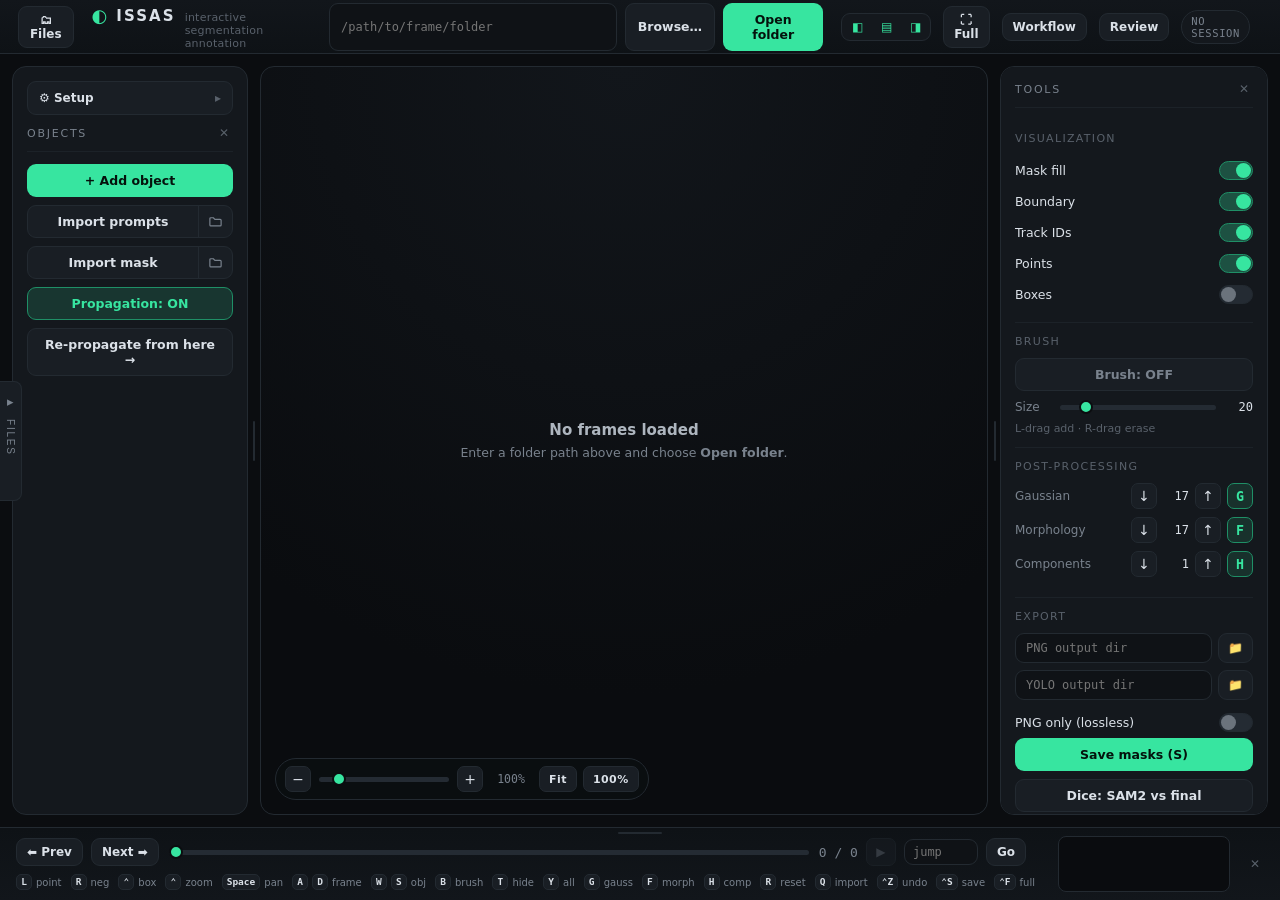
==== static/index.html @ d40085aa "Add persistent context video playback speed" ====
<!DOCTYPE html>
<html lang="en">
<head>
  <meta charset="utf-8" />
  <meta name="viewport" content="width=device-width, initial-scale=1" />
  <title>ISSAS — Interactive Annotation</title>
  <link rel="stylesheet" href="/static/style.css?v=20260805a" />
</head>
<body>
  <!-- ===== Top bar ===== -->
  <header class="topbar">
    <button id="filesToggle" class="btn small" title="File tree">🗂 Files</button>
    <div class="brand">
      <span class="brand-mark">◐</span>
      <span class="brand-name">ISSAS</span>
      <span class="brand-sub">interactive segmentation annotation</span>
    </div>
    <div class="session">
      <input id="folderPath" class="path-input" placeholder="/path/to/frame/folder" spellcheck="false" />
      <button id="browseBtn" class="btn">Browse…</button>
      <button id="openBtn" class="btn btn-accent">Open folder</button>
    </div>
    <div class="status">
      <label class="user-field" style="display:none" title="Username used for save paths (<user>/<case>/masks) and Review">
        <span>user</span><input id="userField" class="path-input tiny" spellcheck="false" />
      </label>
      <div class="panel-toggles" role="group" aria-label="Panels">
        <button id="tglLeft" class="pt-btn on" title="Objects panel  ([)">◧</button>
        <button id="tglBottom" class="pt-btn on" title="Bottom bar  (\)">▤</button>
        <button id="tglRight" class="pt-btn on" title="Tools panel  (])">◨</button>
      </div>
      <button id="fsBtn" class="btn small" title="Fullscreen (Ctrl+F)">⛶ <span id="fsLabel">Full</span></button>
      <a href="/workflow" target="_blank" rel="noopener" class="btn small workflow-link" title="Open temporal workflow annotation">Workflow</a>
      <button id="reviewBtn" class="btn small">Review</button>
      <span id="modeBadge" class="badge badge-muted">no session</span>
      <span id="frameName" class="mono muted"></span>
    </div>
  </header>

  <!-- ===== Middle row: file drawer + workspace ===== -->
  <div class="midrow">
  <!-- File-tree drawer (foldable to a tab) -->
  <aside id="fileDrawer" class="file-drawer folded">
    <button id="fdTab" class="fd-tab">▸<span>Files</span></button>
    <div class="fd-body">
      <div class="fd-head">
        <span>File tree</span>
        <button id="fdFold" class="hud-btn" title="Fold">⟨</button>
      </div>
      <div class="fd-rootrow">
        <button id="fdUp" class="btn small" title="Parent folder">↑</button>
        <input id="fdRoot" class="path-input small" placeholder="data root" spellcheck="false" />
        <button id="fdRootBrowse" class="btn small">📁</button>
        <button id="fdRootSet" class="btn small btn-accent">Set</button>
      </div>
      <div id="fdTree" class="fd-tree"></div>
      <section class="video-source" aria-labelledby="videoSourceTitle">
        <div class="video-source-head">
          <span id="videoSourceTitle">Context video</span>
          <span id="videoSourceBadge" class="video-source-badge">not set</span>
        </div>
        <div class="video-path-row">
          <input id="videoPath" class="path-input small" placeholder="E:\Dataset\...\videos" spellcheck="false" />
          <button id="videoBrowse" class="btn small" title="Choose video folder" aria-label="Choose video folder">&#128193;</button>
          <button id="videoSet" class="btn small btn-accent">Set</button>
        </div>
        <div class="video-source-meta">
          <label for="videoFps">FPS</label>
          <input id="videoFps" class="path-input tiny" type="number" min="0.01" max="240" step="0.001" placeholder="auto" />
          <span id="videoSourceInfo" class="mono muted">Matches &lt;case&gt;.mp4</span>
        </div>
      </section>
      <div class="fd-hint mono muted">double-click a folder to load its images · right-click for options</div>
    </div>
  </aside>
  <div id="fdContextMenu" class="fd-ctx hidden"></div>

  <!-- ===== Main 3-column workspace ===== -->
  <main class="workspace">
    <!-- Left: objects & actions -->
    <aside class="panel panel-left">
      <div class="setup">
        <button id="setupToggle" class="setup-toggle"><span class="setup-title">⚙ Setup</span><span class="chev">▸</span></button>
        <div id="setupBody" class="setup-body hidden">
          <div class="setup-group">
            <div class="setup-label">Classes <span id="classInfo" class="mono muted"></span></div>
            <div id="setupClasses" class="setup-badge mono" title="">classes</div>
            <input type="file" id="classFile" accept=".json,.yaml,.yml" hidden />
            <button id="classBrowseBtn" class="btn small block">Choose on server…</button>
            <button id="classFileBtn" class="btn small block">Upload JSON / YAML…</button>
            <button id="classResetBtn" class="btn small block">Reset to default</button>
          </div>
          <div class="setup-group">
            <div class="setup-label">SAM model <span id="modelInfo" class="mono muted"></span></div>
            <div class="dir-row"><input id="modelPath" class="path-input small" placeholder="checkpoint .pt path" spellcheck="false" /><button id="modelBrowseBtn" class="btn small">📁</button></div>
            <div class="dir-row"><input id="modelCfg" class="path-input small" placeholder="config .yaml (optional)" spellcheck="false" /><button id="modelCfgBrowseBtn" class="btn small">📁</button></div>
            <button id="modelLoadBtn" class="btn small btn-accent block">Load model</button>
          </div>
          <div class="setup-warn mono">Changing classes or model resets the current annotations.</div>
        </div>
      </div>
      <div class="panel-head">Objects<button id="collapseLeft" class="head-x" title="Hide panel  ([)">✕</button></div>
      <div class="actions">
        <button id="addObjBtn" class="btn btn-accent block">+ Add object</button>
        <div class="btn-split">
          <button id="importPromptsBtn" class="btn block">Import prompts</button>
          <button id="importPromptsDirBtn" class="split-side" title="Change prompts folder…" aria-label="Change prompts folder"><svg viewBox="0 0 24 24" fill="none" stroke="currentColor" stroke-width="1.9" stroke-linecap="round" stroke-linejoin="round"><path d="M3 7.5A1.5 1.5 0 0 1 4.5 6h4L11 8.5h8.5A1.5 1.5 0 0 1 21 10v7.5a1.5 1.5 0 0 1-1.5 1.5h-15A1.5 1.5 0 0 1 3 17.5z"/></svg></button>
        </div>
        <div class="btn-split">
          <button id="importMaskBtn" class="btn block">Import mask</button>
          <button id="importMaskDirBtn" class="split-side" title="Change mask folder…" aria-label="Change mask folder"><svg viewBox="0 0 24 24" fill="none" stroke="currentColor" stroke-width="1.9" stroke-linecap="round" stroke-linejoin="round"><path d="M3 7.5A1.5 1.5 0 0 1 4.5 6h4L11 8.5h8.5A1.5 1.5 0 0 1 21 10v7.5a1.5 1.5 0 0 1-1.5 1.5h-15A1.5 1.5 0 0 1 3 17.5z"/></svg></button>
        </div>
        <button id="propBtn" class="btn block toggle on">Propagation: ON</button>
        <button id="reseedBtn" class="btn block">Re-propagate from here →</button>
      </div>
      <div id="objList" class="obj-list"></div>
    </aside>

    <!-- Center: canvas -->
    <section class="stage">
      <div id="viewport" class="viewport">
        <canvas id="canvas"></canvas>
        <div id="emptyHint" class="empty-hint">
          <div class="empty-title">No frames loaded</div>
          <div class="empty-body">Enter a folder path above and choose <b>Open folder</b>.</div>
        </div>
        <!-- Zoom HUD -->
        <div class="zoom-hud">
          <button id="zoomOut" class="hud-btn">−</button>
          <input id="zoomSlider" class="zoom-slider" type="range" min="10" max="800" value="100" />
          <button id="zoomIn" class="hud-btn">+</button>
          <span id="zoomLabel" class="mono zoom-label">100%</span>
          <button id="fitBtn" class="hud-btn wide">Fit</button>
          <button id="oneToOneBtn" class="hud-btn wide">100%</button>
        </div>
      </div>
      <div id="videoWindow" class="video-window mode-float hidden" role="dialog" aria-label="Context video player">
        <div id="videoDragHandle" class="video-titlebar">
          <div class="video-title-copy">
            <strong id="videoTitle">Context video</strong>
            <span id="videoSubtitle" class="mono">frame context</span>
          </div>
          <div class="video-layout" role="group" aria-label="Video layout">
            <button class="video-mode on" data-video-mode="float" title="Floating window">Float</button>
            <button class="video-mode" data-video-mode="split" title="Split with annotation">Split</button>
            <button class="video-mode" data-video-mode="main" title="Replace annotation view">Main</button>
          </div>
          <button id="videoClose" class="video-icon-btn" title="Close context video" aria-label="Close context video">&times;</button>
        </div>
        <div class="video-body">
          <video id="contextVideo" preload="metadata" playsinline></video>
          <div id="videoLoading" class="video-loading hidden">Loading video...</div>
        </div>
        <div class="video-controls">
          <button id="videoPrevFrame" class="video-icon-btn" title="Previous video frame" aria-label="Previous video frame">&#9198;</button>
          <button id="videoReplay" class="video-icon-btn" title="Replay context" aria-label="Replay context">&#8635;</button>
          <button id="videoPlayPause" class="video-play" title="Play or pause" aria-label="Play or pause">&#9654;</button>
          <button id="videoNextFrame" class="video-icon-btn" title="Next video frame" aria-label="Next video frame">&#9197;</button>
          <div id="videoSeekWrap" class="video-seek-wrap">
            <input id="videoSeek" type="range" min="0" max="20" step="0.01" value="0" aria-label="Context playback position" />
            <span id="videoFrameMark" class="video-frame-mark" title="Observed frame position" aria-hidden="true"></span>
          </div>
          <select id="videoSpeed" class="video-speed" title="Playback speed" aria-label="Playback speed">
            <option value="0.5">0.5&times;</option>
            <option value="1" selected>1.0&times;</option>
            <option value="1.5">1.5&times;</option>
            <option value="2">2.0&times;</option>
          </select>
          <span id="videoTime" class="mono">00:00 / 00:20</span>
        </div>
      </div>
    </section>

    <!-- Right: tools -->
    <aside class="panel panel-right">
      <div class="panel-head">Tools<button id="collapseRight" class="head-x" title="Hide panel  (])">✕</button></div>

      <div class="tool-group">
        <div class="group-label">Visualization</div>
        <label class="switch"><span>Mask fill</span><input type="checkbox" id="visFill" checked /><i></i></label>
        <label class="switch"><span>Boundary</span><input type="checkbox" id="visBoundary" checked /><i></i></label>
        <label class="switch"><span>Track IDs</span><input type="checkbox" id="visIds" checked /><i></i></label>
        <label class="switch"><span>Points</span><input type="checkbox" id="visPoints" checked /><i></i></label>
        <label class="switch"><span>Boxes</span><input type="checkbox" id="visBoxes" /><i></i></label>
      </div>

      <div class="tool-group">
        <div class="group-label">Brush</div>
        <button id="brushBtn" class="btn block toggle">Brush: OFF</button>
        <div class="row">
          <span class="row-label">Size</span>
          <input id="brushSlider" class="flex-slider" type="range" min="5" max="120" value="20" />
          <span id="brushLabel" class="mono val">20</span>
        </div>
        <div class="hint">L-drag add · R-drag erase</div>
      </div>

      <div class="tool-group">
        <div class="group-label">Post-processing</div>
        <div class="stepper">
          <span class="stepper-name">Gaussian</span>
          <button class="hud-btn" data-pp="gaussian" data-d="-2">↓</button>
          <span id="gaussVal" class="mono val">17</span>
          <button class="hud-btn" data-pp="gaussian" data-d="2">↑</button>
          <button class="apply" data-apply="gaussian" title="Apply (G)">G</button>
        </div>
        <div class="stepper">
          <span class="stepper-name">Morphology</span>
          <button class="hud-btn" data-pp="morph" data-d="-2">↓</button>
          <span id="morphVal" class="mono val">17</span>
          <button class="hud-btn" data-pp="morph" data-d="2">↑</button>
          <button class="apply" data-apply="morph" title="Apply (F)">F</button>
        </div>
        <div class="stepper">
          <span class="stepper-name">Components</span>
          <button class="hud-btn" data-pp="components" data-d="-1">↓</button>
          <span id="compVal" class="mono val">1</span>
          <button class="hud-btn" data-pp="components" data-d="1">↑</button>
          <button class="apply" data-apply="components" title="Apply (H)">H</button>
        </div>
      </div>

      <div class="tool-group">
        <div class="group-label">Export</div>
        <div class="dir-row">
          <input id="pngDir" class="path-input small" placeholder="PNG output dir" spellcheck="false" />
          <button id="pngBrowse" class="btn small">📁</button>
        </div>
        <div class="dir-row">
          <input id="yoloDir" class="path-input small" placeholder="YOLO output dir" spellcheck="false" />
          <button id="yoloBrowse" class="btn small">📁</button>
        </div>
        <label class="switch" style="padding:6px 0"><span>PNG only (lossless)</span><input type="checkbox" id="exportPngOnly" /><i></i></label>
        <button id="saveBtn" class="btn btn-accent block">Save masks (S)</button>
        <button id="diceBtn" class="btn block">Dice: SAM2 vs final</button>
        <label class="switch" style="padding:6px 0"><span>Save SAM-raw folder</span><input type="checkbox" id="exportSamRaw" checked /><i></i></label>
      </div>
    </aside>

    <!-- drag handles sitting in the grid gaps; hidden when their panel is collapsed -->
    <div id="gutterL" class="gutter" title="Drag to resize · double-click to reset"></div>
    <div id="gutterR" class="gutter" title="Drag to resize · double-click to reset"></div>
  </main>
  </div>

  <!-- ===== Bottom bar: frame nav + shortcut legend + minimap ===== -->
  <footer class="bottombar">
    <div id="gutterB" class="gutter-h" title="Drag to resize · double-click to reset"></div>
    <div class="bottom-main">
      <div class="nav">
        <button id="prevBtn" class="btn small">⬅ Prev</button>
        <button id="nextBtn" class="btn small">Next ➡</button>
        <input id="frameSlider" class="frame-slider" type="range" min="0" max="0" value="0" />
        <span id="position" class="mono muted">0 / 0</span>
        <button id="videoOpen" class="video-open-btn" title="Play 10 seconds before and after this frame" aria-label="Open context video" disabled>&#9654;</button>
        <input id="jumpInput" class="path-input tiny" placeholder="jump" spellcheck="false" />
        <button id="jumpBtn" class="btn small">Go</button>
      </div>
      <div id="legend" class="legend">
        <span class="kc" data-pri="2"><span class="cap">L</span>point</span>
        <span class="kc" data-pri="2"><span class="cap">R</span>neg</span>
        <span class="kc" data-pri="3"><span class="cap">⌃</span>box</span>
        <span class="kc" data-pri="3"><span class="cap">⌃</span>zoom</span>
        <span class="kc" data-pri="3"><span class="cap">Space</span>pan</span>
        <span class="kc" data-pri="0"><span class="cap">A</span><span class="cap">D</span>frame</span>
        <span class="kc" data-pri="0"><span class="cap">W</span><span class="cap">S</span>obj</span>
        <span class="kc" data-pri="0"><span class="cap">B</span>brush</span>
        <span class="kc" data-pri="1"><span class="cap">T</span>hide</span>
        <span class="kc" data-pri="2"><span class="cap">Y</span>all</span>
        <span class="kc" data-pri="1"><span class="cap">G</span>gauss</span>
        <span class="kc" data-pri="1"><span class="cap">F</span>morph</span>
        <span class="kc" data-pri="1"><span class="cap">H</span>comp</span>
        <span class="kc" data-pri="2"><span class="cap">R</span>reset</span>
        <span class="kc" data-pri="0"><span class="cap">Q</span>import</span>
        <span class="kc" data-pri="0"><span class="cap">⌃Z</span>undo</span>
        <span class="kc" data-pri="0"><span class="cap">⌃S</span>save</span>
        <span class="kc" data-pri="3"><span class="cap">⌃F</span>full</span>
      </div>
    </div>
    <div class="minimap-wrap">
      <canvas id="minimap" class="minimap"></canvas>
    </div>
    <button id="collapseBottom" class="head-x head-x-solo" title="Hide bottom bar  (\)">✕</button>
  </footer>
  <div id="videoTimelineTip" class="video-timeline-tip hidden" role="tooltip"></div>

  <!-- save success flash -->
  <div id="saveFlash" class="save-flash"></div>

  <!-- Add-object class picker -->
  <div id="addObj" class="modal hidden">
    <div class="modal-card modal-narrow">
      <div class="modal-head">
        <span>Add object</span>
        <button id="addObjClose" class="hud-btn">✕</button>
      </div>
      <div class="addobj-search">
        <input id="classSearch" class="path-input" placeholder="Search classes or type a custom name…" spellcheck="false" />
      </div>
      <div class="addobj-list" id="classList"></div>
    </div>
  </div>

  <!-- Folder browser (server-side directory picker) -->
  <div id="browser" class="modal hidden">
    <div class="modal-card modal-wide">
      <div class="modal-head">
        <span id="browserTitle">Select frame folder</span>
        <button id="browserClose" class="hud-btn">✕</button>
      </div>
      <div class="browser-pathrow">
        <textarea class="browser-path mono" id="browserPath" rows="1" wrap="soft" spellcheck="false" placeholder="type or paste a path, press Enter"></textarea>
        <button id="browserPathGo" class="btn small" title="Go to path">Go</button>
        <button id="browserPathCopy" class="btn small" title="Copy path">⧉</button>
      </div>
      <div class="browser-list" id="browserList"></div>
      <div class="browser-foot">
        <button id="browserNewFolder" class="btn small">＋ New folder</button>
        <span id="browserInfo" class="mono muted"></span>
        <button id="browserSelect" class="btn btn-accent">Select this folder</button>
      </div>
    </div>
  </div>

  <!-- Dice report -->
  <div id="diceModal" class="modal hidden">
    <div class="modal-card">
      <div class="modal-head">
        <span>Dice — SAM2 initial vs. human-final</span>
        <button id="diceClose" class="hud-btn">✕</button>
      </div>
      <div id="diceBody" class="dice-body"></div>
      <div class="browser-foot">
        <span class="mono muted">Captured live this session · export is the paper's source of truth</span>
        <span style="display:flex; gap:8px">
          <button id="diceCsv" class="btn small">Export CSV</button>
          <button id="diceJson" class="btn small">Export JSON</button>
        </span>
      </div>
    </div>
  </div>

  <!-- Review mode -->
  <div id="reviewModal" class="modal hidden">
    <div class="modal-card review-card">
      <div class="modal-head">
        <span>Review — inter / intra-annotator agreement</span>
        <button id="reviewClose" class="hud-btn">✕</button>
      </div>
      <div class="review-controls">
        <div class="dir-row">
          <input id="reviewRoot" class="path-input small" placeholder="Results root (ROOT/&lt;annotator&gt;/&lt;case&gt;/&lt;frame&gt;.png)" spellcheck="false" />
          <button id="reviewBrowse" class="btn small">📁</button>
          <button id="reviewScan" class="btn small btn-accent">Scan</button>
        </div>
        <div class="review-pickrow">
          <div class="review-pick">
            <label class="rlabel">Case</label>
            <select id="reviewCase" class="rselect"></select>
          </div>
          <div class="review-pick grow">
            <label class="rlabel">Annotators</label>
            <div id="reviewAnns" class="rchecks"><span class="muted">Scan a root to list annotators.</span></div>
          </div>
          <button id="reviewCompute" class="btn btn-accent" style="white-space:nowrap">Compute agreement</button>
        </div>
        <div class="review-refine fold" id="refineFold">
          <button class="fold-tab" id="refineFoldToggle"><span class="chev">▸</span> Refine one annotator in the editor →</button>
          <div class="fold-body hidden">
            <div class="dir-row">
              <select id="refineAnn" class="rselect"></select>
              <input id="refineFrames" class="path-input small" placeholder="Frames folder (images) for this case" spellcheck="false" />
              <button id="refineFramesBrowse" class="btn small">📁</button>
            </div>
            <div class="dir-row">
              <input id="refineReviewer" class="path-input small" placeholder="reviewer id" value="reviewer" spellcheck="false" />
              <button id="refineGo" class="btn small btn-accent">Load into editor</button>
            </div>
          </div>
        </div>
      </div>
      <div id="reviewResults" class="review-results hidden">
        <div class="review-toolbar">
          <span id="reviewPairs" class="review-pairs"></span>
          <div class="seg" id="reviewKind"><button data-k="inter" class="on">Inter</button><button data-k="intra">Intra</button><button data-k="all">All</button></div>
          <div class="seg" id="reviewMetric"><button data-m="dice" class="on">Dice</button><button data-m="iou">IoU</button><button data-m="hd">HD</button><button data-m="hd95">HD95</button></div>
          <div class="seg" id="reviewSort"><button data-s="value-desc" class="on">▼ val</button><button data-s="value-asc">▲ val</button><button data-s="name">A–Z</button><button data-s="n">n</button></div>
          <div class="seg" id="reviewAgg" title="How per-class scores are aggregated across cases">
            <button data-g="macro" class="on" title="Macro — per-case averaged.&#10;Average each class's per-case means, so every case counts equally regardless of size.&#10;Example: a class scores 0.90 in a 50-frame case and 0.60 in a 2-frame case → macro = (0.90 + 0.60) / 2 = 0.75.">Macro</button>
            <button data-g="micro" title="Micro — pooled.&#10;Average over every sample (pair × frame) across all cases, so larger cases dominate.&#10;Same example → micro ≈ (0.90×50 + 0.60×2) / 52 ≈ 0.888.">Micro</button>
          </div>
        </div>
        <div class="review-toolbar2">
          <span id="reviewOverall" class="mono muted"></span>
          <span style="margin-left:auto; display:flex; gap:8px">
            <button id="reviewCompareBtn" class="btn small btn-accent">Compare in frames →</button>
            <button id="reviewCsv" class="btn small">CSV</button>
            <button id="reviewJson" class="btn small">JSON</button>
          </span>
        </div>
        <div class="rsection" id="rsecClass">
          <button class="rsec-head" data-sec="rsecClass"><span class="chev">▾</span> Per class</button>
          <div class="rsec-body"><div id="reviewChart" class="review-chart"></div></div>
        </div>
        <div class="rsection" id="rsecTable">
          <button class="rsec-head" data-sec="rsecTable"><span class="chev">▾</span> Per-class table</button>
          <div class="rsec-body"><div class="review-tablewrap"><table id="reviewTable" class="dice-table"></table></div></div>
        </div>
        <div class="rsection hidden" id="rsecCase">
          <button class="rsec-head" data-sec="rsecCase"><span class="chev">▾</span> Per case</button>
          <div class="rsec-body" id="reviewCaseWrap"><div id="reviewCaseChart" class="review-chart"></div></div>
        </div>
      </div>
    </div>
  </div>

  <!-- Compare — visual diff / dual-screen -->
  <div id="compareModal" class="modal hidden">
    <div class="modal-card compare-card">
      <div class="modal-head">
        <span>Compare masks</span>
        <span style="display:flex; gap:8px; align-items:center; margin-left:auto">
          <button id="cmpRefineA" class="btn small">Refine A →</button>
          <button id="cmpRefineB" class="btn small">Refine B →</button>
          <div class="seg" id="cmpMode"><button data-cm="overlay" class="on">Overlay</button><button data-cm="diff">Diff</button><button data-cm="dual">Dual</button></div>
          <button id="cmpClose" class="hud-btn">✕</button>
        </span>
      </div>
      <div class="compare-sub">
        <select id="cmpA" class="rselect"></select>
        <span class="muted">vs</span>
        <select id="cmpB" class="rselect"></select>
        <input id="cmpFramesDir" class="path-input small" placeholder="Frames folder (background image, optional)" spellcheck="false" />
        <button id="cmpFramesBrowse" class="btn small">📁</button>
        <label class="rcheck" style="white-space:nowrap"><input type="checkbox" id="cmpShowFrame" checked><span>Show frame</span></label>
        <span id="cmpLegend" class="cmp-legend"></span>
      </div>
      <div class="compare-body">
        <div id="cmpStage" class="cmp-stage"><canvas id="cmpCanvas"></canvas></div>
        <div class="cmp-side">
          <div class="cmp-side-h">
            <label class="cmp-allchk"><input type="checkbox" id="cmpAll" checked><span>All</span></label>
            <span class="cmp-sort" id="cmpSort">
              <button data-cs="class_name">Name</button><button data-cs="dice" class="on">Dice</button><button data-cs="iou">IoU</button><button data-cs="hd95">HD</button>
            </span>
          </div>
          <div id="cmpClasses" class="cmp-classes"></div>
        </div>
      </div>
      <div class="cmp-scores-wrap"><span class="cmp-scores-label">Dice / frame</span><canvas id="cmpScores"></canvas></div>
      <div class="compare-foot">
        <button id="cmpPrev" class="btn small">⬅ Prev</button>
        <button id="cmpNext" class="btn small">Next ➡</button>
        <input id="cmpSlider" class="frame-slider" type="range" min="0" max="0" value="0" />
        <span id="cmpPos" class="mono muted">0 / 0</span>
        <span id="cmpFrameName" class="mono muted"></span>
      </div>
    </div>
  </div>

  <!-- Reusable confirm dialog -->
  <div id="uiDialog" class="modal hidden">
    <div class="modal-card modal-narrow">
      <div class="modal-head"><span id="uiDialogTitle">Confirm</span></div>
      <div id="uiDialogBody" class="reminder-body"></div>
      <div class="reminder-foot">
        <button id="uiDialogCancel" class="btn">Cancel</button>
        <button id="uiDialogOk" class="btn btn-accent">OK</button>
      </div>
    </div>
  </div>

  <!-- Unsaved-changes reminder -->
  <div id="saveReminder" class="modal hidden">
    <div class="modal-card modal-narrow">
      <div class="modal-head"><span>Unsaved changes</span></div>
      <div class="reminder-body">You've edited this frame but haven't saved it yet. What would you like to do before leaving?</div>
      <div class="reminder-foot">
        <button id="remCancel" class="btn">Cancel</button>
        <button id="remIgnore" class="btn">Leave without saving</button>
        <button id="remSave" class="btn btn-accent">Save &amp; continue</button>
      </div>
    </div>
  </div>

  <!-- Loading overlay -->
  <div id="overlay" class="overlay hidden">
    <div class="overlay-card">
      <div class="spinner"></div>
      <div id="overlayText">Initializing SAM2…</div>
      <div id="overlayBar" class="overlay-bar hidden"><div id="overlayBarFill"></div></div>
    </div>
  </div>

  <!-- Toast -->
  <div id="toast" class="toast hidden"></div>

  <script src="/static/app.js?v=20260805a"></script>
</body>
</html>
---- static/style.css ----
/* ================= ISSAS web — dark clinical theme ================= */
:root{
  --bg:#0b0d10;
  --bg-2:#0f1216;
  --panel:#14181d;
  --panel-2:#191e24;
  --line:#232a31;
  --line-soft:#1c2228;
  --text:#dbe1e8;
  --muted:#79828d;
  --muted-2:#59616b;
  --accent:#37e5a0;          /* surgical-mask green, matches the overlay */
  --accent-dim:#1f8f66;
  --accent-ink:#04120c;
  --danger:#ff5d5d;
  --amber:#ffb454;
  --radius:14px;
  --radius-sm:9px;
  --mono:ui-monospace,"JetBrains Mono","SF Mono",Menlo,Consolas,monospace;
  --sans:"Inter",system-ui,-apple-system,Segoe UI,Roboto,sans-serif;
}

*{box-sizing:border-box}
html,body{height:100%}
body{
  margin:0; background:var(--bg); color:var(--text);
  font-family:var(--sans); font-size:13px;
  display:grid; grid-template-rows:auto 1fr var(--bottom-h,auto); height:100vh; overflow:hidden;
  -webkit-font-smoothing:antialiased;
}
.mono{font-family:var(--mono)}
/* with the bar hidden, the sized third track would otherwise leave a dead band */
body.no-bottom{grid-template-rows:auto 1fr}
.muted{color:var(--muted)}
.hidden{display:none !important}

/* ---------- Buttons & inputs ---------- */
.btn{
  position:relative;
  background:var(--panel-2); color:var(--text); border:1px solid var(--line);
  border-radius:var(--radius-sm); padding:8px 12px; font-size:12.5px; font-weight:600;
  cursor:pointer; transition:background .12s,border-color .12s,transform .04s;
  font-family:var(--sans);
}
.btn:hover{background:#20262d; border-color:#2c343c}
.btn:active{transform:translateY(1px)}
.btn.block{display:block; width:100%; margin-bottom:8px}
.btn.small{padding:6px 10px; font-size:12px}
.btn-accent{background:var(--accent); color:var(--accent-ink); border-color:transparent}
.btn-accent:hover{background:#4cf0af}
.btn.toggle.on{background:rgba(55,229,160,.14); border-color:var(--accent-dim); color:var(--accent)}
.btn.toggle{color:var(--muted)}
.workflow-link{text-decoration:none; white-space:nowrap}

.path-input{
  background:var(--bg-2); border:1px solid var(--line); color:var(--text);
  border-radius:var(--radius-sm); padding:8px 11px; font-family:var(--mono); font-size:12px;
  outline:none; transition:border-color .12s;
}
.path-input:focus{border-color:var(--accent-dim)}
.path-input.small{width:100%; margin-bottom:7px; padding:7px 10px}
.path-input.tiny{width:74px; padding:5px 8px}

/* ---------- Top bar ---------- */
.topbar{
  display:flex; align-items:center; gap:18px; padding:0 18px; height:54px;
  background:linear-gradient(180deg,#12161b,#0e1216); border-bottom:1px solid var(--line);
}
.brand{display:flex; align-items:baseline; gap:9px}
.brand-mark{color:var(--accent); font-size:18px; transform:translateY(1px)}
.brand-name{font-weight:800; letter-spacing:.14em; font-size:15px}
.brand-sub{color:var(--muted-2); font-size:11px; letter-spacing:.02em}
.session{display:flex; gap:8px; margin-left:8px}
.session .path-input{width:320px}
.status{margin-left:auto; display:flex; align-items:center; gap:12px}
.badge{
  font-family:var(--mono); font-size:10.5px; letter-spacing:.06em; text-transform:uppercase;
  padding:4px 9px; border-radius:100px; border:1px solid var(--line);
}
.badge-muted{color:var(--muted); background:var(--panel)}
.badge-live{color:var(--accent); background:rgba(55,229,160,.1); border-color:var(--accent-dim)}
.badge-sim{color:var(--amber); background:rgba(255,180,84,.1); border-color:#7a5a24}

/* ---------- Workspace ---------- */
/* Column widths live in CSS vars so the drag handles can rewrite them cheaply.
   Collapsed panels are display:none, so each collapse state needs its own
   template — otherwise the surviving children would slide into the wrong tracks. */
.workspace{
  position:relative;
  flex:1; min-width:0;
  display:grid; grid-template-columns:var(--left-w,236px) 1fr var(--right-w,268px); gap:12px;
  padding:12px; min-height:0; overflow:hidden;
}
body.no-left  .workspace{grid-template-columns:1fr var(--right-w,268px)}
body.no-right .workspace{grid-template-columns:var(--left-w,236px) 1fr}
body.no-left.no-right .workspace{grid-template-columns:1fr}
body.no-left  .panel-left,
body.no-right .panel-right,
body.no-bottom .bottombar{display:none}
body.no-left #gutterL, body.no-right #gutterR{display:none}

/* Drag handles: absolutely placed inside the 12px grid gaps, so the grid
   template stays a clean 3 columns. */
.gutter{
  position:absolute; top:12px; bottom:12px; width:11px; z-index:6;
  cursor:col-resize; touch-action:none;
}
#gutterL{left:calc(var(--left-w,236px) + 12px)}
#gutterR{right:calc(var(--right-w,268px) + 12px)}
.gutter::after{
  content:''; position:absolute; left:50%; top:50%; transform:translate(-50%,-50%);
  width:2px; height:40px; border-radius:2px; background:var(--line); transition:background .12s,height .12s;
}
.gutter:hover::after,.gutter.dragging::after{background:var(--accent); height:64px}
.gutter-h{
  position:absolute; left:0; right:0; top:0; height:9px; z-index:6;
  cursor:row-resize; touch-action:none;
}
.gutter-h::after{
  content:''; position:absolute; top:50%; left:50%; transform:translate(-50%,-50%);
  height:2px; width:44px; border-radius:2px; background:var(--line); transition:background .12s,width .12s;
}
.gutter-h:hover::after,.gutter-h.dragging::after{background:var(--accent); width:84px}
/* while dragging, stop the canvas stealing the pointer or selecting text */
body.resizing{user-select:none}
body.resizing .viewport{pointer-events:none}

/* panel hide buttons */
.head-x{
  border:none; background:transparent; color:var(--muted-2); cursor:pointer;
  font-size:12px; line-height:1; padding:2px 4px; border-radius:5px; font-family:var(--sans);
  transition:color .12s,background .12s;
}
.head-x:hover{color:var(--danger); background:var(--panel-2)}
.head-x-solo{flex:none; align-self:center}

/* topbar panel toggles */
.panel-toggles{display:flex; gap:3px; padding:2px; border:1px solid var(--line);
  border-radius:var(--radius-sm); background:var(--panel)}
.pt-btn{
  width:26px; height:22px; display:flex; align-items:center; justify-content:center;
  border:none; border-radius:6px; background:transparent; color:var(--muted-2);
  font-size:12px; line-height:1; cursor:pointer; transition:color .12s,background .12s;
}
.pt-btn:hover{background:var(--panel-2); color:var(--text)}
.pt-btn.on{color:var(--accent)}
.panel{
  background:var(--panel); border:1px solid var(--line); border-radius:var(--radius);
  padding:14px; display:flex; flex-direction:column; min-height:0; overflow:hidden;
}
.panel-head{
  display:flex; align-items:center; justify-content:space-between; gap:8px;
  font-size:11px; letter-spacing:.16em; text-transform:uppercase; color:var(--muted);
  margin-bottom:12px; padding-bottom:10px; border-bottom:1px solid var(--line-soft);
}
.panel-right{overflow-y:auto}

/* ---------- Object list ---------- */
.actions{margin-bottom:10px}

/* Split button: main action + a folder picker fused into its right edge.
   Flex row, so the icon is structurally inside the bar and cannot wrap to a new line. */
.btn-split{
  display:flex; align-items:stretch; margin-bottom:8px; overflow:hidden;
  border:1px solid var(--line); border-radius:var(--radius-sm); background:var(--panel-2);
  transition:border-color .12s;
}
.btn-split > .btn.block{
  flex:1 1 auto; width:auto; min-width:0; margin:0;
  border:none; border-radius:0; background:transparent;
}
.btn-split > .btn.block:hover{background:#20262d}
.btn-split > .split-side{
  flex:0 0 34px; display:flex; align-items:center; justify-content:center;
  margin:0; padding:0; cursor:pointer; font-family:var(--sans);
  border:none; border-left:1px solid var(--line);
  background:transparent; color:var(--muted);
  transition:color .12s, background .12s;
}
.btn-split > .split-side:hover{background:#20262d; color:var(--accent)}
.btn-split > .split-side svg{width:15px; height:15px; display:block}
/* once a folder is remembered, the main button becomes a one-press repeat action */
.btn-split:has(> .btn.has-dir){border-color:var(--accent-dim)}
.btn.has-dir::after{
  content:''; position:absolute; left:10px; top:50%; transform:translateY(-50%);
  width:5px; height:5px; border-radius:50%; background:var(--accent);
}
.btn-split > .btn.has-dir{padding-left:22px}
.obj-list{overflow-y:auto; flex:1; display:flex; flex-direction:column; gap:6px; padding-right:2px}
.obj-item{
  display:flex; align-items:center; gap:9px; padding:8px 10px; border-radius:var(--radius-sm);
  border:1px solid var(--line); background:var(--panel-2); cursor:pointer; user-select:none;
  transition:border-color .1s,background .1s;
}
.obj-item:hover{background:#1d232a}
.obj-item.active{border-color:var(--accent); box-shadow:inset 0 0 0 1px var(--accent-dim)}
.obj-item.inactive .obj-name{color:var(--muted)}
.obj-dot{width:12px; height:12px; border-radius:4px; flex:none; border:1px solid rgba(255,255,255,.15)}
.obj-name{flex:1; font-size:12.5px; font-weight:600; white-space:nowrap; overflow:hidden; text-overflow:ellipsis}
.obj-eye,.obj-del{color:var(--muted-2); font-size:12px; padding:2px 4px; border-radius:5px}
.obj-eye:hover,.obj-del:hover{color:var(--text); background:#262d35}
.obj-item.hidden-mask{opacity:.55}
.obj-item.hidden-mask .obj-name{color:var(--muted-2)}
.obj-item.hidden-mask .obj-dot{filter:grayscale(1); opacity:.45}
.obj-item.hidden-mask .obj-eye{color:var(--muted-2); opacity:.4}

/* ---------- Stage / canvas ---------- */
.stage{min-width:0; min-height:0; display:flex}
.stage.video-split{gap:10px}
.stage.video-main .viewport{display:none}
.viewport{
  position:relative; flex:1; border-radius:var(--radius); overflow:hidden;
  background:
    radial-gradient(120% 120% at 50% 0%, #12161b 0%, #0a0c0f 70%),
    repeating-linear-gradient(45deg,#0c0f13 0 12px,#0b0e11 12px 24px);
  border:1px solid var(--line);
}
#canvas{position:absolute; inset:0; width:100%; height:100%; display:block; cursor:crosshair}
.empty-hint{
  position:absolute; inset:0; display:flex; flex-direction:column; align-items:center;
  justify-content:center; gap:6px; pointer-events:none; text-align:center;
}
.empty-title{font-size:15px; font-weight:700; color:#aeb6bf}
.empty-body{font-size:12.5px; color:var(--muted)}

/* Zoom HUD */
.zoom-hud{
  position:absolute; left:14px; bottom:14px; display:flex; align-items:center; gap:6px;
  padding:7px 9px; background:rgba(12,15,18,.82); backdrop-filter:blur(8px);
  border:1px solid var(--line); border-radius:100px;
}
.hud-btn{
  background:var(--panel-2); border:1px solid var(--line); color:var(--text);
  width:26px; height:26px; border-radius:7px; cursor:pointer; font-size:14px; line-height:1;
  display:flex; align-items:center; justify-content:center; font-family:var(--sans);
}
.hud-btn.wide{width:auto; padding:0 9px; font-size:11px; font-weight:700; letter-spacing:.04em}
.hud-btn:hover{background:#242b33; border-color:#2f373f}
.zoom-slider{width:130px}
.zoom-label{width:44px; text-align:center; font-size:11.5px; color:var(--muted)}

/* ---------- Tool groups (right panel) ---------- */
.tool-group{padding:12px 0; border-bottom:1px solid var(--line-soft)}
.tool-group:last-child{border-bottom:none}
.group-label{font-size:11px; letter-spacing:.12em; text-transform:uppercase; color:var(--muted-2); margin-bottom:10px}
.row{display:flex; align-items:center; gap:9px; margin-top:9px}
.row-label{color:var(--muted); font-size:12px; width:34px}
.flex-slider{flex:1}
.val{min-width:26px; text-align:right; color:var(--text); font-size:12px}
.hint{color:var(--muted-2); font-size:11px; margin-top:8px}

/* switches */
.switch{display:flex; align-items:center; justify-content:space-between; padding:6px 0; cursor:pointer; font-size:12.5px}
.switch input{display:none}
.switch i{
  position:relative; width:34px; height:19px; border-radius:100px; background:#242b33;
  border:1px solid var(--line); transition:background .15s;
}
.switch i::after{
  content:""; position:absolute; top:1px; left:1px; width:15px; height:15px; border-radius:50%;
  background:#6b737c; transition:transform .15s,background .15s;
}
.switch input:checked + i{background:rgba(55,229,160,.28); border-color:var(--accent-dim)}
.switch input:checked + i::after{transform:translateX(15px); background:var(--accent)}

/* steppers */
.stepper{display:flex; align-items:center; gap:6px; margin-bottom:8px}
.stepper-name{flex:1; font-size:12px; color:var(--muted)}
.stepper .apply{
  width:26px; height:26px; border-radius:7px; border:1px solid var(--accent-dim);
  background:rgba(55,229,160,.12); color:var(--accent); font-weight:700; cursor:pointer; font-family:var(--mono);
}
.stepper .apply:hover{background:rgba(55,229,160,.22)}

/* ---------- Bottom bar ---------- */
.bottombar{
  position:relative;
  display:flex; align-items:center; gap:16px; padding:8px 16px;
  background:linear-gradient(0deg,#12161b,#0e1216); border-top:1px solid var(--line);
  overflow:hidden;              /* drag-shrinking clips rather than reflowing */
}
.bottom-main{flex:1; min-width:0; display:flex; flex-direction:column; gap:8px}
.nav{display:flex; align-items:center; gap:8px; min-width:0}
.frame-slider{flex:1; min-width:120px; max-width:640px}

/* keycap legend — one line always: wrapping to a second row would push the
   canvas up and change the layout on smaller screens */
.legend{display:flex; flex-wrap:nowrap; gap:0 9px; align-items:center;
  min-width:0; overflow:hidden}
.kc{display:inline-flex; align-items:center; gap:4px; color:var(--muted); font-size:10px;
  white-space:nowrap; flex:none}
.kc .cap{display:inline-flex; align-items:center; justify-content:center; min-width:16px; height:16px;
  padding:0 4px; border-radius:5px; background:var(--panel-2); border:1px solid var(--line);
  color:var(--text); font-family:var(--mono); font-size:9.5px; font-weight:700; line-height:1}

.minimap-wrap{
  width:172px; height:56px; border:1px solid var(--line); border-radius:8px;
  overflow:hidden; background:#0a0c0f; flex:none;
}
.minimap{width:100%; height:100%; display:block; cursor:pointer}

/* export dir rows */
.dir-row{display:flex; gap:6px; margin-bottom:7px}
.dir-row .path-input.small{flex:1; margin-bottom:0}
.dir-row .btn.small{flex:none; padding:6px 9px}

/* save success flash */
.save-flash{position:fixed; inset:0; pointer-events:none; z-index:70; opacity:0;
  background:radial-gradient(120% 120% at 50% 50%, rgba(55,229,160,.28), rgba(55,229,160,0) 60%);
  box-shadow:inset 0 0 0 3px var(--accent);}
.save-flash.run{animation:saveflash .55s ease-out}
@keyframes saveflash{0%{opacity:0} 22%{opacity:1} 100%{opacity:0}}

/* ---------- Sliders (shared) ---------- */
input[type=range]{ -webkit-appearance:none; appearance:none; height:5px; border-radius:3px;
  background:#242b33; outline:none; cursor:pointer; }
input[type=range]::-webkit-slider-thumb{ -webkit-appearance:none; width:14px; height:14px; border-radius:50%;
  background:var(--accent); border:2px solid #0b0d10; }
input[type=range]::-moz-range-thumb{ width:14px; height:14px; border-radius:50%;
  background:var(--accent); border:2px solid #0b0d10; }

/* ---------- Overlay / toast ---------- */
.overlay{position:fixed; inset:0; background:rgba(6,8,10,.72); backdrop-filter:blur(3px);
  display:flex; align-items:center; justify-content:center; z-index:100}
.overlay-bar{margin-top:14px; width:260px; height:6px; background:var(--panel-2); border:1px solid var(--line); border-radius:100px; overflow:hidden}
#overlayBarFill{height:100%; width:0%; background:linear-gradient(90deg,var(--accent-dim),var(--accent)); border-radius:100px; transition:width .18s ease}
.overlay-card{background:var(--panel); border:1px solid var(--line); border-radius:var(--radius);
  padding:26px 34px; display:flex; flex-direction:column; align-items:center; gap:14px;
  font-size:13px; color:var(--text)}
.spinner{width:30px; height:30px; border-radius:50%; border:3px solid #222a31;
  border-top-color:var(--accent); animation:spin .8s linear infinite}
@keyframes spin{to{transform:rotate(360deg)}}

.toast{position:fixed; bottom:78px; left:50%; transform:translateX(-50%);
  background:var(--panel-2); border:1px solid var(--line); border-radius:100px;
  padding:9px 18px; font-size:12.5px; z-index:110; box-shadow:0 8px 30px rgba(0,0,0,.4);
  transition:opacity .2s, transform .2s}
.toast.err{border-color:#7a2a2a; color:#ffbcbc}
.toast.ok{border-color:var(--accent-dim); color:var(--accent)}

/* setup panel (classes + model) */
.setup{margin-bottom:10px; border:1px solid var(--line); border-radius:var(--radius-sm); overflow:hidden; background:var(--panel-2)}
.setup-toggle{width:100%; text-align:left; background:none; border:none; color:var(--text); padding:9px 11px; font-size:12px; font-weight:600; cursor:pointer; display:flex; align-items:center; justify-content:space-between; gap:8px; white-space:nowrap; font-family:var(--sans)}
.setup-title{white-space:nowrap}
.setup-toggle .chev{color:var(--muted-2); transition:transform .12s}
.setup-badge{display:block; width:fit-content; margin:0 auto 8px; font-size:10px; color:var(--accent);
  background:rgba(55,229,160,.12); border:1px solid var(--accent-dim); border-radius:100px; padding:2px 9px; font-weight:600; max-width:100%; overflow:hidden; text-overflow:ellipsis; white-space:nowrap}
.setup-toggle.open .chev{transform:rotate(90deg)}
.setup-body{padding:4px 11px 11px; border-top:1px solid var(--line-soft)}
.setup-group{padding:8px 0; border-bottom:1px solid var(--line-soft)}
.setup-group:last-of-type{border-bottom:none}
.setup-label{font-size:10.5px; letter-spacing:.08em; text-transform:uppercase; color:var(--muted-2); margin-bottom:7px}
.setup-body .path-input.small{width:100%; margin-bottom:6px}
.setup-body .btn.block{margin-bottom:6px}
.setup-warn{font-size:10px; color:var(--amber); padding-top:8px; line-height:1.4}

.browser-row.file .ico{color:var(--muted)}
.browser-row.file:hover{background:rgba(55,229,160,.08)}

/* tree load-on-hover */
.tree-load{margin-left:auto; font-size:10px; color:var(--accent); opacity:0; padding:1px 6px; border:1px solid var(--accent-dim); border-radius:5px; flex:none}
.tree-row:hover .tree-load{opacity:1}
.tree-load:hover{background:rgba(55,229,160,.15)}

/* ---------- Folder browser modal ---------- */
#browser{z-index:90}   /* above Review/Compare modals so it's clickable from within them */

/* user field + file drawer */
.user-field{display:flex; align-items:center; gap:6px; font-size:10.5px; color:var(--muted-2); text-transform:uppercase; letter-spacing:.06em}
.user-field .path-input.tiny{width:96px; text-transform:none; letter-spacing:0}
.midrow{display:flex; min-height:0; overflow:hidden}
.file-drawer{flex:none; width:320px; background:var(--panel); border-right:1px solid var(--line);
  display:flex; flex-direction:column; overflow:hidden; position:relative; transition:width .13s ease}
.file-drawer.folded{width:0; border-right:none; overflow:visible}
.file-drawer .fd-body{flex:1; display:flex; flex-direction:column; min-height:0; width:320px}
.file-drawer.folded .fd-body{display:none}
.fd-tab{display:none}
.file-drawer.folded .fd-tab{display:flex; flex-direction:column; align-items:center; gap:10px;
  position:absolute; left:0; top:50%; transform:translateY(-50%);
  width:22px; height:120px; background:var(--panel-2); border:1px solid var(--line); border-left:none;
  border-radius:0 8px 8px 0; color:var(--muted); cursor:pointer; padding-top:12px; z-index:6}
.file-drawer.folded .fd-tab:hover{color:var(--accent)}
.fd-tab span{writing-mode:vertical-rl; letter-spacing:.18em; text-transform:uppercase; font-size:10px}
.fd-head{display:flex; align-items:center; justify-content:space-between; padding:12px 14px; border-bottom:1px solid var(--line-soft); font-weight:700; font-size:12px; letter-spacing:.02em}
.fd-rootrow{display:flex; gap:6px; padding:10px 12px; border-bottom:1px solid var(--line-soft)}
.fd-rootrow .path-input.small{flex:1; margin-bottom:0}
.fd-rootrow .btn.small{flex:none; padding:6px 8px}
.fd-tree{flex:1; overflow:auto; padding:6px 4px; font-size:12.5px}
.video-source{flex:none; padding:12px; border-top:1px solid var(--line); background:#11161a}
.video-source-head{display:flex; align-items:center; justify-content:space-between; gap:8px;
  margin-bottom:9px; color:var(--text); font-size:11px; font-weight:700; letter-spacing:.08em;
  text-transform:uppercase}
.video-source-badge{max-width:108px; overflow:hidden; text-overflow:ellipsis; white-space:nowrap;
  color:var(--muted); font-family:var(--mono); font-size:9px; font-weight:600; letter-spacing:0;
  text-transform:none; border:1px solid var(--line); border-radius:5px; padding:2px 6px}
.video-source-badge.ready{color:var(--accent); border-color:var(--accent-dim); background:rgba(55,229,160,.08)}
.video-source-badge.missing{color:var(--amber); border-color:#6c5228}
.video-path-row{display:flex; align-items:stretch; gap:6px}
.video-path-row .path-input.small{flex:1; min-width:0; margin:0}
.video-path-row .btn.small{flex:none; padding:6px 8px}
.video-source-meta{display:flex; align-items:center; gap:7px; min-width:0; margin-top:8px;
  color:var(--muted-2); font-size:10px}
.video-source-meta .path-input.tiny{width:67px; padding:4px 6px}
.video-source-meta .mono{min-width:0; overflow:hidden; text-overflow:ellipsis; white-space:nowrap}
.fd-hint{padding:8px 12px; font-size:10px; border-top:1px solid var(--line-soft); line-height:1.4}
.tree-row{display:flex; align-items:center; gap:5px; padding:3px 6px; border-radius:6px; cursor:pointer; white-space:nowrap; user-select:none}
.tree-row:hover{background:var(--panel-2)}
.tree-arrow{width:12px; text-align:center; color:var(--muted-2); font-size:9px; flex:none; transition:transform .1s}
.tree-arrow.open{transform:rotate(90deg)}
.tree-ico{flex:none}
.tree-name{overflow:hidden; text-overflow:ellipsis}
.tree-row.leaf{color:var(--muted); cursor:default}
.tree-row.leaf:hover{background:none}
.tree-children{padding-left:15px}
.fd-ctx{position:fixed; z-index:120; background:var(--panel-2); border:1px solid var(--line); border-radius:8px; padding:4px; box-shadow:0 8px 30px rgba(0,0,0,.5); min-width:160px}
.fd-ctx button{display:block; width:100%; text-align:left; background:none; border:none; color:var(--text); padding:7px 10px; border-radius:5px; font-size:12.5px; cursor:pointer; font-family:var(--sans)}
.fd-ctx button:hover{background:var(--accent-dim); color:var(--accent-ink)}
.modal{position:fixed; inset:0; background:rgba(6,8,10,.72); backdrop-filter:blur(3px);
  display:flex; align-items:center; justify-content:center; z-index:55}
.modal-card{width:min(620px,92vw); max-height:76vh; background:var(--panel);
  border:1px solid var(--line); border-radius:var(--radius); display:flex; flex-direction:column;
  overflow:hidden; box-shadow:0 20px 60px rgba(0,0,0,.5)}
.modal-card.modal-narrow{width:min(440px,92vw)}
/* path pickers: wide enough that a full absolute path is readable at a glance */
.modal-card.modal-wide{width:min(1180px,96vw)}

/* class picker */
.addobj-search{padding:14px 16px 10px; border-bottom:1px solid var(--line-soft)}
.addobj-search .path-input{width:100%; font-family:var(--sans); font-size:13px}
.addobj-list{overflow-y:auto; flex:1; padding:6px 6px 10px}
.class-group{font-size:10.5px; letter-spacing:.14em; text-transform:uppercase; color:var(--muted-2);
  padding:12px 12px 6px}
.class-row{display:flex; align-items:center; gap:10px; padding:8px 12px; border-radius:var(--radius-sm);
  cursor:pointer; font-size:13px}
.class-row:hover{background:var(--panel-2)}
.class-row .class-name{flex:1}
.class-row .class-id{color:var(--muted-2); font-size:11px}
.class-row.custom-row{color:var(--accent)}
.class-row.custom-row .ico{color:var(--accent); width:16px; text-align:center}
.modal-head{display:flex; align-items:center; justify-content:space-between; padding:14px 16px;
  border-bottom:1px solid var(--line-soft); font-weight:700; letter-spacing:.02em}
.browser-pathrow{display:flex; gap:6px; align-items:flex-start; padding:10px 16px; border-bottom:1px solid var(--line-soft); background:var(--bg-2)}
/* textarea, not input: long paths wrap onto extra lines instead of scrolling out of view */
.browser-path{flex:1; min-width:0; padding:7px 10px; color:var(--text); font-size:11.5px;
  line-height:1.5; white-space:pre-wrap; word-break:break-all; overflow-wrap:anywhere;
  resize:none; overflow:hidden; display:block;
  background:var(--panel-2); border:1px solid var(--line); border-radius:var(--radius-sm)}
.browser-path:focus{outline:none; border-color:var(--accent-dim)}
.browser-pathrow .btn.small{margin-top:1px}
.browser-pathrow .btn.small{flex:none}
.browser-list{overflow-y:auto; flex:1; padding:6px}
.browser-row{display:flex; align-items:center; gap:10px; padding:9px 12px; border-radius:var(--radius-sm);
  cursor:pointer; font-size:13px}
.browser-row:hover{background:var(--panel-2)}
.browser-row .ico{color:var(--accent); width:16px; text-align:center}
.browser-row.up .ico{color:var(--muted)}
.browser-foot{display:flex; align-items:center; gap:12px;
  padding:12px 16px; border-top:1px solid var(--line-soft)}
.browser-foot #browserInfo{margin-left:4px; margin-right:auto}
.browser-info-ok{color:var(--accent)}

/* dice report */
.dice-body{overflow-y:auto; flex:1; padding:10px 16px}
.dice-block{margin-bottom:16px}
.dice-h{font-size:12px; font-weight:700; letter-spacing:.02em; margin-bottom:8px;
  display:flex; align-items:center; justify-content:space-between}
.dice-overall{color:var(--accent); font-size:11px; font-weight:600}
.dice-table{width:100%; border-collapse:collapse; font-size:12px}
.dice-table th{text-align:left; color:var(--muted-2); font-weight:600; font-size:10.5px;
  text-transform:uppercase; letter-spacing:.08em; padding:4px 8px; border-bottom:1px solid var(--line-soft)}
.dice-table td{padding:4px 8px; border-bottom:1px solid var(--line-soft)}
.dice-table tbody tr:hover{background:var(--panel-2)}

/* unsaved-changes reminder */
.reminder-body{padding:18px 18px 6px; font-size:13px; line-height:1.5; color:var(--text)}
.reminder-foot{display:flex; justify-content:flex-end; gap:8px; padding:16px 18px 18px; flex-wrap:wrap}

/* review mode */
.review-card{width:66vw; min-width:720px; height:88vh; max-height:94vh; max-width:98vw;
  min-height:420px; resize:both; overflow:auto}
.review-pickrow{align-items:flex-end}
.review-refine.fold{margin-top:12px; border-top:1px solid var(--line-soft); padding-top:6px}
.fold-tab{display:flex; align-items:center; gap:8px; width:100%; text-align:left; background:transparent;
  border:none; -webkit-appearance:none; appearance:none; outline:none; cursor:pointer; padding:6px 2px;
  color:var(--muted); font-size:11px; letter-spacing:.06em; text-transform:uppercase; font-family:var(--sans)}
.fold-tab:hover{color:var(--accent)}
.fold-tab .chev{color:var(--accent); font-size:9px; transition:transform .12s}
.review-refine.fold.open .fold-tab .chev{transform:rotate(90deg)}
.review-refine.fold .fold-body{padding-top:8px}
.review-sectionhead{font-size:10.5px; letter-spacing:.12em; text-transform:uppercase; color:var(--muted-2); padding:10px 16px 2px}
.rsection{display:flex; flex-direction:column; min-height:0; flex:1 1 0; border-top:1px solid var(--line-soft)}
.rsection.collapsed{flex:0 0 auto}
.rsec-head{display:flex; align-items:center; gap:8px; width:100%; text-align:left;
  background:transparent; border:none; -webkit-appearance:none; appearance:none; outline:none;
  color:var(--muted); font-size:10.5px; letter-spacing:.14em; text-transform:uppercase; cursor:pointer;
  padding:9px 16px; font-family:var(--sans)}
.rsec-head:hover{color:var(--accent); background:rgba(55,229,160,.05)}
.rsec-head:active,.rsec-head:focus{background:rgba(55,229,160,.05); outline:none}
.rsec-head .chev{transition:transform .12s; font-size:9px; color:var(--accent)}
.rsection.collapsed .rsec-head .chev{transform:rotate(-90deg)}
.rsec-body{flex:1 1 0; min-height:0; overflow:auto}
.rsection.collapsed .rsec-body{display:none}
.rsec-body .review-chart{padding:4px 16px 12px}
.rsec-body .review-tablewrap{max-height:none; height:100%}
.bar-row.avg{margin-top:6px; padding-top:8px; border-top:1px dashed var(--line)}
.bar-row.avg .bar-label{color:var(--accent); font-weight:700}
.bar-row.avg .bar-fill{background:linear-gradient(90deg,#2a6f52,#8ff0c6)}
.bar-weighted{color:var(--muted-2); font-size:10px}
.review-controls{padding:14px 16px; border-bottom:1px solid var(--line-soft)}
.review-pickrow{display:flex; gap:16px; margin:12px 0}
.review-pick{display:flex; flex-direction:column; gap:6px}
.review-pick.grow{flex:1}
.rlabel{font-size:10.5px; letter-spacing:.1em; text-transform:uppercase; color:var(--muted-2)}
.rselect{background:var(--bg-2); border:1px solid var(--line); color:var(--text);
  border-radius:var(--radius-sm); padding:7px 10px; font-family:var(--mono); font-size:12px; min-width:160px}
.rchecks{display:flex; flex-wrap:wrap; gap:6px 14px; align-items:center; min-height:20px}
.rcheck{display:inline-flex; align-items:center; gap:6px; font-size:12.5px; cursor:pointer}
.rcheck .cnt{color:var(--muted-2); font-size:11px}
.review-results{display:flex; flex-direction:column; min-height:0; overflow:hidden; flex:1 1 auto}
.review-toolbar{display:flex; align-items:center; gap:10px; flex-wrap:wrap; padding:12px 16px 8px}
.review-toolbar2{display:flex; align-items:center; gap:10px; flex-wrap:wrap; padding:0 16px 10px; border-bottom:1px solid var(--line-soft)}
.review-pairs{flex:1; min-width:180px; font-size:11.5px; color:var(--muted); line-height:1.4}
.review-pairs b{color:var(--accent); font-weight:700}
.seg{display:inline-flex; border:1px solid var(--line); border-radius:8px; overflow:hidden}
.seg button{background:var(--panel-2); color:var(--muted); border:none; padding:6px 11px; font-size:11.5px;
  cursor:pointer; font-family:var(--sans); border-right:1px solid var(--line)}
.seg button:last-child{border-right:none}
.seg button.on{background:rgba(55,229,160,.16); color:var(--accent)}
#reviewOverall{font-size:12px}
.review-chart{padding:12px 16px; overflow-y:auto; flex:1}
.bar-row{display:flex; align-items:center; gap:10px; margin-bottom:7px; font-size:12px}
.bar-label{width:150px; flex:none; white-space:nowrap; overflow:hidden; text-overflow:ellipsis; color:var(--text)}
.bar-track{flex:1; height:16px; background:var(--panel-2); border-radius:5px; overflow:hidden; border:1px solid var(--line)}
.bar-fill{height:100%; background:linear-gradient(90deg,var(--accent-dim),var(--accent)); border-radius:5px 0 0 5px}
.bar-fill.warn{background:linear-gradient(90deg,#7a5a24,var(--amber))}
.bar-val{width:56px; flex:none; text-align:right; font-family:var(--mono); font-size:11.5px}
.bar-n{width:56px; flex:none; text-align:right; font-family:var(--mono); font-size:10.5px; color:var(--muted-2)}
.review-tablewrap{max-height:210px; overflow-y:auto; padding:0 16px 14px; border-top:1px solid var(--line-soft)}

/* compare / dual-screen */
.compare-card{width:86vw; height:90vh; max-height:96vh; max-width:98vw;
  min-width:680px; min-height:460px; resize:both; overflow:hidden}
.compare-sub{display:flex; align-items:center; gap:8px; padding:10px 16px; border-bottom:1px solid var(--line-soft); flex-wrap:wrap}
.compare-sub .path-input.small{flex:1; min-width:180px; margin-bottom:0}
.cmp-legend{display:flex; gap:12px; align-items:center; font-size:11px; color:var(--muted)}
.cmp-legend .lg{display:inline-flex; align-items:center; gap:5px}
.cmp-legend .sw{width:11px; height:11px; border-radius:3px}
.compare-body{flex:1; display:flex; min-height:0}
.cmp-stage{flex:1; position:relative; background:
  radial-gradient(120% 120% at 50% 0%, #12161b 0%, #0a0c0f 70%); overflow:hidden}
#cmpCanvas{position:absolute; inset:0; width:100%; height:100%; cursor:grab}
.cmp-side{width:250px; flex:none; border-left:1px solid var(--line); display:flex; flex-direction:column; min-height:0}
.cmp-side-h{font-size:10.5px; letter-spacing:.12em; text-transform:uppercase; color:var(--muted-2); padding:12px 14px 8px; display:flex; align-items:center; justify-content:space-between; gap:8px}
.cmp-allchk{display:inline-flex; align-items:center; gap:5px; font-size:11px; color:var(--muted); cursor:pointer; text-transform:none; letter-spacing:0}
.cmp-sort{display:inline-flex; border:1px solid var(--line); border-radius:6px; overflow:hidden}
.cmp-sort button{background:var(--panel-2); color:var(--muted-2); border:none; border-right:1px solid var(--line);
  padding:3px 7px; font-size:10px; cursor:pointer; font-family:var(--sans); letter-spacing:0; text-transform:none}
.cmp-sort button:last-child{border-right:none}
.cmp-sort button.on{background:rgba(55,229,160,.16); color:var(--accent)}
.cmp-classes{overflow-y:auto; flex:1; padding:0 8px 10px}
.cmp-crow{display:flex; align-items:center; gap:8px; padding:7px 8px; border-radius:var(--radius-sm); cursor:pointer; font-size:12px}
.cmp-crow:hover{background:var(--panel-2)}
.cmp-crow.solo{background:rgba(55,229,160,.1)}
.cmp-crow .obj-dot{width:11px;height:11px}
.cmp-crow .cname{flex:1; white-space:nowrap; overflow:hidden; text-overflow:ellipsis}
.cmp-crow .cmet{font-family:var(--mono); font-size:10.5px; color:var(--muted); text-align:right; line-height:1.3}
.cmp-crow .flag{color:var(--amber); font-size:10px}
.cmp-scores-wrap{position:relative; height:58px; border-top:1px solid var(--line-soft); padding:4px 16px 2px}
.cmp-scores-label{position:absolute; right:18px; top:4px; font-size:9.5px; letter-spacing:.1em; text-transform:uppercase; color:var(--muted-2); pointer-events:none; background:rgba(11,13,16,.6); padding:0 4px; border-radius:3px}
#cmpScores{width:100%; height:100%; display:block; cursor:pointer}
.compare-foot{display:flex; align-items:center; gap:10px; padding:10px 16px; border-top:1px solid var(--line-soft)}
.compare-foot .frame-slider{flex:1; max-width:none}

/* context video player */
.video-open-btn,.video-icon-btn,.video-play{
  display:flex; align-items:center; justify-content:center; flex:none; cursor:pointer;
  color:var(--text); background:var(--panel-2); border:1px solid var(--line); font-family:var(--sans)
}
.video-open-btn{width:30px; height:28px; border-radius:7px; color:var(--accent); font-size:12px}
.video-open-btn:hover:not(:disabled),.video-icon-btn:hover,.video-play:hover{border-color:var(--accent-dim); background:#202a2d}
.video-open-btn:disabled{cursor:not-allowed; color:var(--muted-2); opacity:.5}
.video-window{display:flex; flex-direction:column; min-width:360px; min-height:250px;
  background:#080b0d; border:1px solid #354049; border-radius:8px; overflow:hidden;
  box-shadow:0 20px 55px rgba(0,0,0,.58)}
.video-window.mode-float{position:fixed; z-index:85; width:min(620px,48vw); height:min(450px,55vh);
  right:292px; top:82px; resize:both}
.video-window.mode-split{position:relative; inset:auto; flex:0 1 46%; min-width:280px; width:auto; height:auto; box-shadow:none}
.video-window.mode-main{position:relative; inset:auto; flex:1; min-width:0; width:auto; height:auto; box-shadow:none}
.stage.video-split.video-narrow{flex-direction:column}
.stage.video-split.video-narrow .video-window.mode-split{width:100%; min-width:0; min-height:180px; flex:0 1 46%}
.video-titlebar{height:43px; flex:none; display:flex; align-items:center; gap:10px; padding:0 8px 0 12px;
  border-bottom:1px solid var(--line); background:#11161a; user-select:none; cursor:move}
.video-titlebar.dragging{cursor:grabbing}
.mode-split .video-titlebar,.mode-main .video-titlebar{cursor:default}
.video-title-copy{display:flex; flex-direction:column; min-width:0; margin-right:auto}
.video-title-copy strong{font-size:12px; overflow:hidden; text-overflow:ellipsis; white-space:nowrap}
.video-title-copy span{font-size:9.5px; color:var(--muted); overflow:hidden; text-overflow:ellipsis; white-space:nowrap}
.video-layout{display:flex; flex:none; border:1px solid var(--line); border-radius:6px; overflow:hidden}
.video-mode{height:25px; padding:0 7px; border:0; border-right:1px solid var(--line);
  background:var(--panel-2); color:var(--muted); font:600 9.5px var(--sans); cursor:pointer}
.video-mode:last-child{border-right:0}
.video-mode.on{background:rgba(55,229,160,.16); color:var(--accent)}
.video-icon-btn{width:28px; height:28px; border-radius:6px; font-size:14px}
.video-play{width:32px; height:32px; border-radius:50%; color:var(--accent); font-size:13px}
.video-body{position:relative; flex:1; min-height:0; display:flex; background:#050607}
.video-body video{width:100%; height:100%; object-fit:contain; background:#050607}
.video-loading{position:absolute; inset:0; display:flex; align-items:center; justify-content:center;
  color:var(--muted); background:rgba(5,6,7,.6); font-size:12px; pointer-events:none}
.video-controls{height:48px; flex:none; display:flex; align-items:center; gap:7px; padding:7px 10px;
  border-top:1px solid var(--line); background:#11161a}
.video-seek-wrap{position:relative; display:flex; align-items:center; flex:1; min-width:70px}
.video-controls #videoSeek{width:100%; min-width:0}
.video-frame-mark{position:absolute; z-index:2; left:var(--frame-mark-pos,50%); top:50%; width:2px; height:16px;
  transform:translate(-1px,-50%); border-radius:1px; background:#ffd166; box-shadow:0 0 0 1px rgba(8,11,13,.65);
  pointer-events:none}
.video-frame-mark::before{content:""; position:absolute; left:50%; top:-4px; transform:translateX(-50%);
  border-left:4px solid transparent; border-right:4px solid transparent; border-top:5px solid #ffd166}
.video-speed{width:58px; height:28px; flex:none; padding:0 5px; border:1px solid var(--line); border-radius:6px;
  color:var(--text); background:var(--panel-2); font:600 10px var(--mono); cursor:pointer}
.video-speed:hover,.video-speed:focus{border-color:var(--accent-dim); outline:none}
.video-controls #videoTime{width:92px; flex:none; color:var(--muted); font-size:9.5px; text-align:right}
.video-timeline-tip{position:fixed; z-index:95; transform:translate(-50%,-100%); pointer-events:none;
  padding:7px 9px; border:1px solid var(--accent-dim); border-radius:6px; background:#11171b;
  color:var(--text); box-shadow:0 8px 24px rgba(0,0,0,.5); font:10px/1.45 var(--mono);
  white-space:nowrap}
.video-timeline-tip strong{color:var(--accent); font-weight:700}

.review-refine{margin-top:14px; padding-top:12px; border-top:1px solid var(--line-soft)}
.review-refine .rlabel{margin-bottom:8px}
.review-refine .dir-row .rselect{min-width:120px}

@media (max-width:1100px){
  /* narrower defaults, but still var-driven so drag-resize and collapse keep working */
  body{--left-w:200px; --right-w:232px}
  .session .path-input{width:200px}
  .video-window.mode-float{right:24px; width:min(560px,60vw)}
}
@media (max-width:760px){
  .video-window.mode-float{left:12px!important; right:12px; top:70px!important; width:auto; height:44vh; min-width:0}
  .video-window.mode-split{min-width:0; flex-basis:48%}
  .video-title-copy span{display:none}
  .video-mode{padding:0 5px}
  .video-controls #videoTime{display:none}
}
/* chips dropped by fitLegend() when the row would not fit on one line */
.kc-off{display:none !important}
@media (max-width:1180px){
  .legend .kc{font-size:9.5px}
  .legend{gap:0 7px}
  .minimap-wrap{width:120px}
}
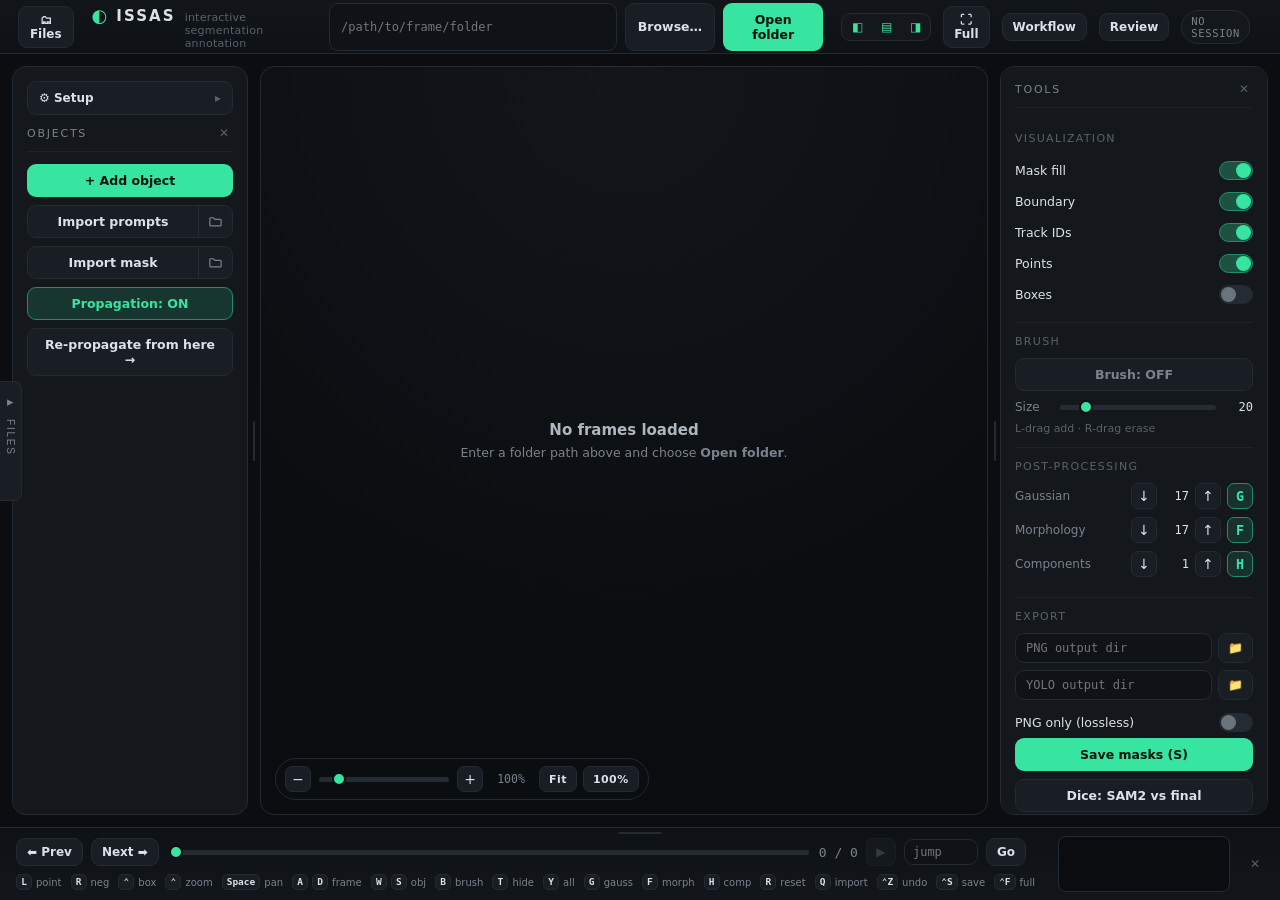
==== commit f4c8f5c2: "Add persistent context video playback speed" ====
--- a/static/index.html
+++ b/static/index.html
@@ -66,7 +66,7 @@
         </div>
         <div class="video-source-meta">
           <label for="videoFps">FPS</label>
-          <input id="videoFps" class="path-input tiny" type="number" min="0.01" max="240" step="0.001" placeholder="auto" />
+          <input id="videoFps" class="path-input tiny" type="text" placeholder="auto" readonly aria-readonly="true" title="Detected from the matched video" />
           <span id="videoSourceInfo" class="mono muted">Matches &lt;case&gt;.mp4</span>
         </div>
       </section>
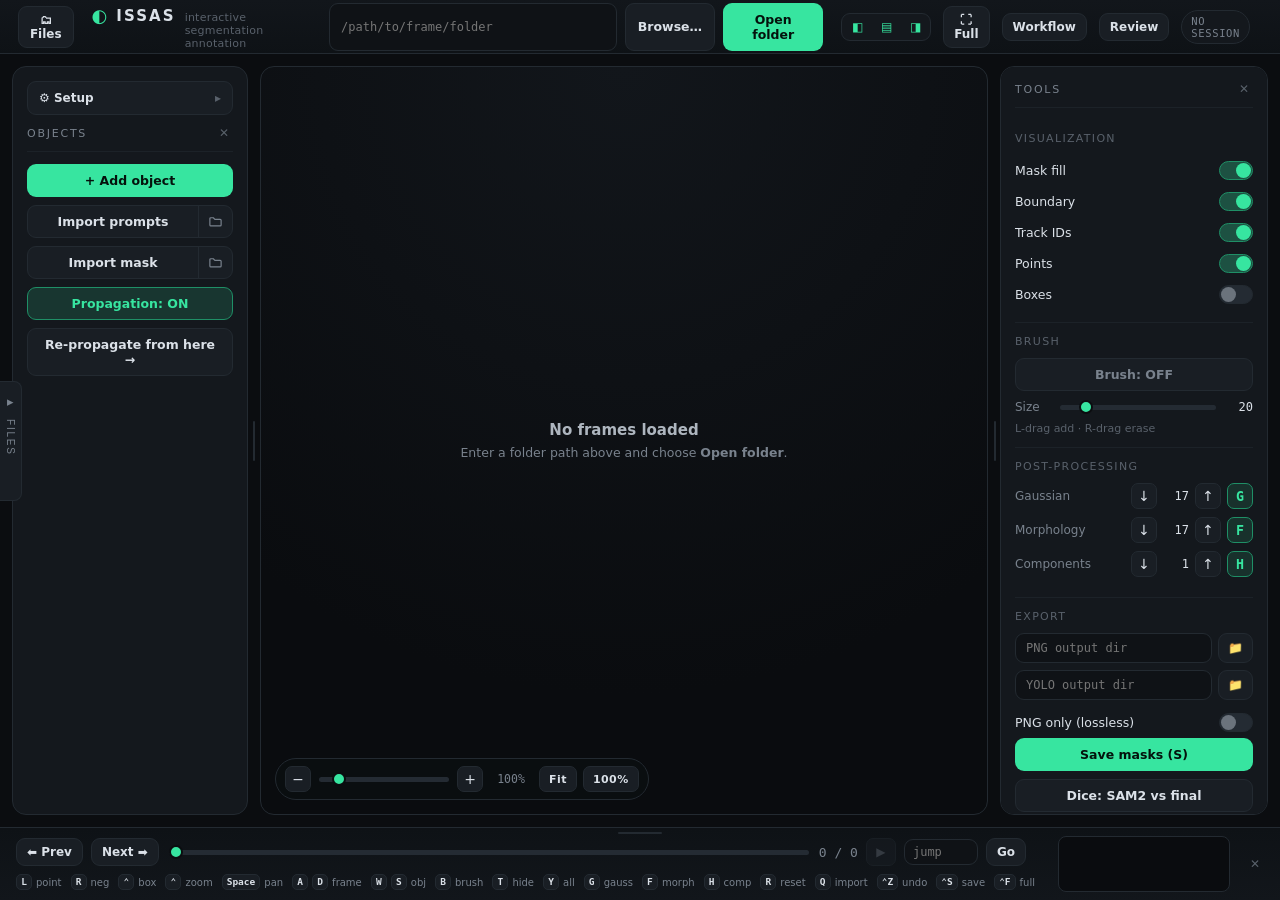
==== commit a8033d51: "Add persistent context video playback speed and central button" ====
--- a/static/index.html
+++ b/static/index.html
@@ -152,10 +152,11 @@
           <div id="videoLoading" class="video-loading hidden">Loading video...</div>
         </div>
         <div class="video-controls">
-          <button id="videoPrevFrame" class="video-icon-btn" title="Previous video frame" aria-label="Previous video frame">&#9198;</button>
+          <button id="videoPrevFrame" class="video-icon-btn" title="Back 1 second" aria-label="Back 1 second">&#9198;</button>
           <button id="videoReplay" class="video-icon-btn" title="Replay context" aria-label="Replay context">&#8635;</button>
           <button id="videoPlayPause" class="video-play" title="Play or pause" aria-label="Play or pause">&#9654;</button>
-          <button id="videoNextFrame" class="video-icon-btn" title="Next video frame" aria-label="Next video frame">&#9197;</button>
+          <button id="videoNextFrame" class="video-icon-btn" title="Forward 1 second" aria-label="Forward 1 second">&#9197;</button>
+          <button id="videoCenter" class="video-center-btn" title="Jump to observed frame" aria-label="Jump to observed frame">C</button>
           <div id="videoSeekWrap" class="video-seek-wrap">
             <input id="videoSeek" type="range" min="0" max="20" step="0.01" value="0" aria-label="Context playback position" />
             <span id="videoFrameMark" class="video-frame-mark" title="Observed frame position" aria-hidden="true"></span>
--- a/static/style.css
+++ b/static/style.css
@@ -610,6 +610,9 @@
   border-top:1px solid var(--line); background:#11161a}
 .video-seek-wrap{position:relative; display:flex; align-items:center; flex:1; min-width:70px}
 .video-controls #videoSeek{width:100%; min-width:0}
+.video-center-btn{width:32px; height:32px; flex:none; padding:0; border-radius:50%;
+  color:#ffd166; border:1px solid var(--line); background:var(--panel-2); font:700 12px var(--mono)}
+.video-center-btn:hover,.video-center-btn:focus{border-color:#ffd166; outline:none}
 .video-frame-mark{position:absolute; z-index:2; left:var(--frame-mark-pos,50%); top:50%; width:2px; height:16px;
   transform:translate(-1px,-50%); border-radius:1px; background:#ffd166; box-shadow:0 0 0 1px rgba(8,11,13,.65);
   pointer-events:none}
@@ -618,7 +621,7 @@
 .video-speed{width:58px; height:28px; flex:none; padding:0 5px; border:1px solid var(--line); border-radius:6px;
   color:var(--text); background:var(--panel-2); font:600 10px var(--mono); cursor:pointer}
 .video-speed:hover,.video-speed:focus{border-color:var(--accent-dim); outline:none}
-.video-controls #videoTime{width:92px; flex:none; color:var(--muted); font-size:9.5px; text-align:right}
+.video-controls #videoTime{width:108px; flex:none; color:var(--muted); font-size:9.5px; text-align:right}
 .video-timeline-tip{position:fixed; z-index:95; transform:translate(-50%,-100%); pointer-events:none;
   padding:7px 9px; border:1px solid var(--accent-dim); border-radius:6px; background:#11171b;
   color:var(--text); box-shadow:0 8px 24px rgba(0,0,0,.5); font:10px/1.45 var(--mono);
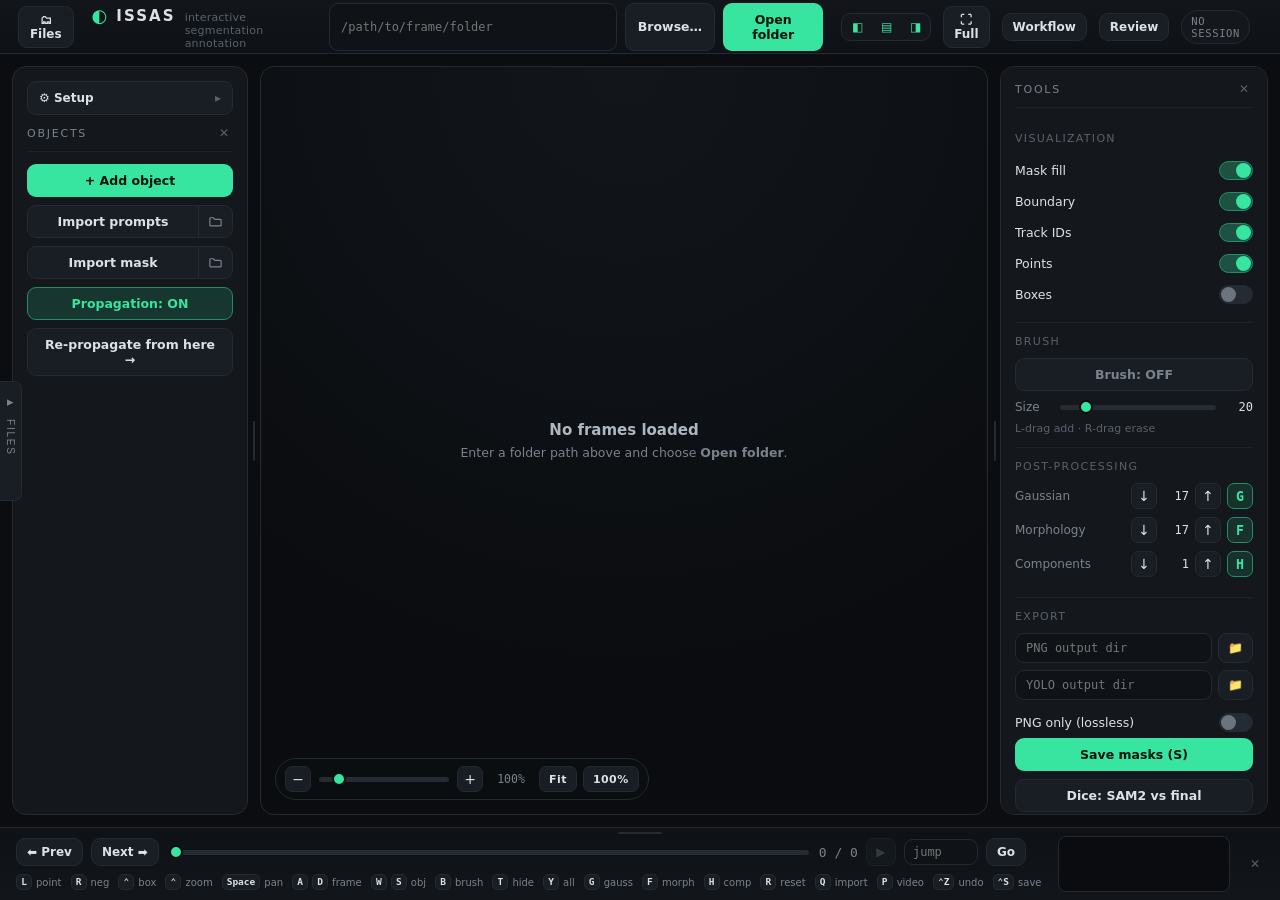
==== commit 2ce36a08: "Add context annotation and improve video controls" ====
--- a/static/index.html
+++ b/static/index.html
@@ -4,7 +4,7 @@
   <meta charset="utf-8" />
   <meta name="viewport" content="width=device-width, initial-scale=1" />
   <title>ISSAS — Interactive Annotation</title>
-  <link rel="stylesheet" href="/static/style.css?v=20260805a" />
+  <link rel="stylesheet" href="/static/style.css?v=20260813c" />
 </head>
 <body>
   <!-- ===== Top bar ===== -->
@@ -145,6 +145,7 @@
             <button class="video-mode" data-video-mode="split" title="Split with annotation">Split</button>
             <button class="video-mode" data-video-mode="main" title="Replace annotation view">Main</button>
           </div>
+          <button id="contextAnnotationOpen" class="video-context-open" title="Open context annotation (O)">Context</button>
           <button id="videoClose" class="video-icon-btn" title="Close context video" aria-label="Close context video">&times;</button>
         </div>
         <div class="video-body">
@@ -154,22 +155,70 @@
         <div class="video-controls">
           <button id="videoPrevFrame" class="video-icon-btn" title="Back 1 second" aria-label="Back 1 second">&#9198;</button>
           <button id="videoReplay" class="video-icon-btn" title="Replay context" aria-label="Replay context">&#8635;</button>
+          <button id="videoLoop" class="video-icon-btn" title="Loop clip" aria-label="Loop clip" aria-pressed="false">&#8734;</button>
           <button id="videoPlayPause" class="video-play" title="Play or pause" aria-label="Play or pause">&#9654;</button>
           <button id="videoNextFrame" class="video-icon-btn" title="Forward 1 second" aria-label="Forward 1 second">&#9197;</button>
           <button id="videoCenter" class="video-center-btn" title="Jump to observed frame" aria-label="Jump to observed frame">C</button>
           <div id="videoSeekWrap" class="video-seek-wrap">
             <input id="videoSeek" type="range" min="0" max="20" step="0.01" value="0" aria-label="Context playback position" />
             <span id="videoFrameMark" class="video-frame-mark" title="Observed frame position" aria-hidden="true"></span>
+            <button id="videoSeekTimestamp" class="video-seek-timestamp hidden" type="button" title="Copy clip timestamp">00:00</button>
+          </div>
+          <div class="video-context" role="group" aria-label="Playback context">
+            <button id="videoContext10" type="button" class="video-context-btn on" data-video-context="10" title="10 seconds before and after" aria-pressed="true">&plusmn;10s</button>
+            <button id="videoContext30" type="button" class="video-context-btn" data-video-context="30" title="30 seconds before and after" aria-pressed="false">&plusmn;30s</button>
           </div>
           <select id="videoSpeed" class="video-speed" title="Playback speed" aria-label="Playback speed">
             <option value="0.5">0.5&times;</option>
             <option value="1" selected>1.0&times;</option>
             <option value="1.5">1.5&times;</option>
             <option value="2">2.0&times;</option>
+            <option value="2.5">2.5&times;</option>
+            <option value="3">3.0&times;</option>
+            <option value="3.5">3.5&times;</option>
+            <option value="4">4.0&times;</option>
           </select>
           <span id="videoTime" class="mono">00:00 / 00:20</span>
         </div>
       </div>
+      <section id="contextAnnotationPanel" class="context-annotation mode-dock hidden" aria-label="Context annotation panel">
+        <header id="contextAnnotationDrag" class="context-annotation-head">
+          <div class="context-annotation-title"><strong>Context annotation</strong><span id="contextAnnotationStatus">not saved</span></div>
+          <div class="context-annotation-modes" role="group" aria-label="Context annotation layout">
+            <button id="contextModeDock" class="on" type="button">Dock</button>
+            <button id="contextModeFloat" type="button">Float</button>
+          </div>
+          <button id="contextAnnotationClose" class="video-icon-btn" title="Close context annotation" aria-label="Close context annotation">&times;</button>
+        </header>
+        <div class="context-annotation-body">
+          <div class="context-meta-grid">
+            <div><span>Frame ID</span><strong id="contextFrameId" class="mono">-</strong></div>
+            <div><span>Time range</span><strong id="contextTimeRange" class="mono">-</strong></div>
+            <div><span>FPS</span><strong id="contextFps" class="mono">-</strong></div>
+          </div>
+          <div class="context-auto-row"><span class="context-label">Phase</span><div id="contextPhase" class="context-rich context-phase muted">No workflow map found</div></div>
+          <div class="context-auto-row"><span class="context-label">Appear</span><div id="contextAppear" class="context-rich context-appear muted">No current GT classes</div></div>
+          <div class="context-form-grid">
+            <label class="context-field"><span>Action</span><div id="contextAction" class="context-edit" contenteditable="true" role="textbox" data-placeholder="The Straight grasper retracts lymphatic tissue while the Harmonic scalpel separates tissue along the vessel plane."></div></label>
+            <label class="context-field"><span>Intent</span><div id="contextIntent" class="context-edit" contenteditable="true" role="textbox" data-placeholder="Progressive exposure of the Hepatic artery following tissue dissection."></div></label>
+            <label class="context-field"><span>Tissue state</span><div id="contextTissueState" class="context-edit" contenteditable="true" role="textbox" data-placeholder="The vessel changes from partially covered to more clearly exposed."></div></label>
+            <label class="context-field"><span>Free-text operative context</span><div id="contextFreeText" class="context-edit" contenteditable="true" role="textbox" data-placeholder="Moderate confidence for the Left gastric vein because only a short segment is visible."></div></label>
+          </div>
+          <fieldset class="context-visibility">
+            <legend>Visibility</legend>
+            <label><input id="contextSmokeCheck" type="checkbox"><span>Smoke</span><div id="contextSmoke" class="context-edit compact" contenteditable="true" role="textbox" data-placeholder="Brief smoke"></div></label>
+            <label><input id="contextBleedingCheck" type="checkbox"><span>Bleeding</span><div id="contextBleeding" class="context-edit compact" contenteditable="true" role="textbox" data-placeholder="No active bleeding"></div></label>
+            <label><input id="contextOcclusionCheck" type="checkbox"><span>Occlusion</span><div id="contextOcclusion" class="context-edit compact" contenteditable="true" role="textbox" data-placeholder="Vessel is partially occluded by fat"></div></label>
+          </fieldset>
+        </div>
+        <footer class="context-annotation-foot">
+          <span id="contextAnnotationPath" class="mono muted">No context folder selected</span>
+          <button id="contextImport" class="btn small" type="button">Import</button>
+          <button id="contextImportDir" class="video-icon-btn" type="button" title="Change context import folder" aria-label="Change context import folder">&#128193;</button>
+          <button id="contextSave" class="btn small btn-accent" type="button">Save</button>
+        </footer>
+        <div id="contextSuggest" class="context-suggest hidden" role="listbox"></div>
+      </section>
     </section>
 
     <!-- Right: tools -->
@@ -253,7 +302,7 @@
         <button id="nextBtn" class="btn small">Next ➡</button>
         <input id="frameSlider" class="frame-slider" type="range" min="0" max="0" value="0" />
         <span id="position" class="mono muted">0 / 0</span>
-        <button id="videoOpen" class="video-open-btn" title="Play 10 seconds before and after this frame" aria-label="Open context video" disabled>&#9654;</button>
+        <button id="videoOpen" class="video-open-btn" title="Play 10 seconds before and after this frame (P)" aria-label="Open context video" disabled>&#9654;</button>
         <input id="jumpInput" class="path-input tiny" placeholder="jump" spellcheck="false" />
         <button id="jumpBtn" class="btn small">Go</button>
       </div>
@@ -273,6 +322,7 @@
         <span class="kc" data-pri="1"><span class="cap">H</span>comp</span>
         <span class="kc" data-pri="2"><span class="cap">R</span>reset</span>
         <span class="kc" data-pri="0"><span class="cap">Q</span>import</span>
+        <span class="kc" data-pri="0"><span class="cap">P</span>video</span>
         <span class="kc" data-pri="0"><span class="cap">⌃Z</span>undo</span>
         <span class="kc" data-pri="0"><span class="cap">⌃S</span>save</span>
         <span class="kc" data-pri="3"><span class="cap">⌃F</span>full</span>
@@ -464,6 +514,10 @@
     <div class="modal-card modal-narrow">
       <div class="modal-head"><span id="uiDialogTitle">Confirm</span></div>
       <div id="uiDialogBody" class="reminder-body"></div>
+      <label id="uiDialogOption" class="confirm-option hidden">
+        <input id="uiDialogCheck" type="checkbox" />
+        <span id="uiDialogCheckLabel">Don't ask again</span>
+      </label>
       <div class="reminder-foot">
         <button id="uiDialogCancel" class="btn">Cancel</button>
         <button id="uiDialogOk" class="btn btn-accent">OK</button>
@@ -496,6 +550,6 @@
   <!-- Toast -->
   <div id="toast" class="toast hidden"></div>
 
-  <script src="/static/app.js?v=20260805a"></script>
+  <script src="/static/app.js?v=20260813f"></script>
 </body>
 </html>
--- a/static/style.css
+++ b/static/style.css
@@ -363,7 +363,8 @@
 .tree-load:hover{background:rgba(55,229,160,.15)}
 
 /* ---------- Folder browser modal ---------- */
-#browser{z-index:90}   /* above Review/Compare modals so it's clickable from within them */
+#browser{z-index:130}   /* above Context/Review/Compare panels */
+#uiDialog{z-index:140}  /* New-folder prompt must remain above the folder browser */
 
 /* user field + file drawer */
 .user-field{display:flex; align-items:center; gap:6px; font-size:10.5px; color:var(--muted-2); text-transform:uppercase; letter-spacing:.06em}
@@ -473,6 +474,10 @@
 
 /* unsaved-changes reminder */
 .reminder-body{padding:18px 18px 6px; font-size:13px; line-height:1.5; color:var(--text)}
+.confirm-option{display:flex; align-items:center; gap:9px; width:max-content; max-width:calc(100% - 36px);
+  margin:12px 18px 0; color:var(--text); font-size:12px; cursor:pointer; user-select:none}
+.confirm-option.hidden{display:none}
+.confirm-option input{accent-color:var(--accent); width:16px; height:16px; margin:0; cursor:pointer}
 .reminder-foot{display:flex; justify-content:flex-end; gap:8px; padding:16px 18px 18px; flex-wrap:wrap}
 
 /* review mode */
@@ -600,7 +605,11 @@
   background:var(--panel-2); color:var(--muted); font:600 9.5px var(--sans); cursor:pointer}
 .video-mode:last-child{border-right:0}
 .video-mode.on{background:rgba(55,229,160,.16); color:var(--accent)}
+.video-context-open{height:28px; padding:0 8px; border:1px solid var(--line); border-radius:6px;
+  background:var(--panel-2); color:var(--accent); font:600 9.5px var(--sans); cursor:pointer}
+.video-context-open:hover{border-color:var(--accent-dim); background:#202a2d}
 .video-icon-btn{width:28px; height:28px; border-radius:6px; font-size:14px}
+.video-icon-btn.on{color:var(--accent); border-color:var(--accent-dim); background:rgba(55,229,160,.14)}
 .video-play{width:32px; height:32px; border-radius:50%; color:var(--accent); font-size:13px}
 .video-body{position:relative; flex:1; min-height:0; display:flex; background:#050607}
 .video-body video{width:100%; height:100%; object-fit:contain; background:#050607}
@@ -618,6 +627,18 @@
   pointer-events:none}
 .video-frame-mark::before{content:""; position:absolute; left:50%; top:-4px; transform:translateX(-50%);
   border-left:4px solid transparent; border-right:4px solid transparent; border-top:5px solid #ffd166}
+.video-seek-timestamp{position:absolute; z-index:5; left:var(--seek-tip-pos,50%); bottom:calc(100% + 9px);
+  transform:translateX(-50%); min-width:50px; height:27px; padding:0 8px; border:1px solid var(--accent-dim);
+  border-radius:6px; color:var(--accent); background:#11171b; box-shadow:0 7px 22px rgba(0,0,0,.48);
+  font:700 10px var(--mono); cursor:pointer; user-select:text}
+.video-seek-timestamp::after{content:""; position:absolute; left:50%; top:100%; transform:translateX(-50%);
+  border-left:5px solid transparent; border-right:5px solid transparent; border-top:5px solid var(--accent-dim)}
+.video-context{display:inline-flex; flex:none; border:1px solid var(--line); border-radius:6px; overflow:hidden}
+.video-context-btn{height:28px; padding:0 6px; border:0; border-right:1px solid var(--line);
+  color:var(--muted); background:var(--panel-2); font:600 9.5px var(--mono); cursor:pointer}
+.video-context-btn:last-child{border-right:0}
+.video-context-btn:hover{color:var(--text); background:#202a2d}
+.video-context-btn.on{color:var(--accent); background:rgba(55,229,160,.16)}
 .video-speed{width:58px; height:28px; flex:none; padding:0 5px; border:1px solid var(--line); border-radius:6px;
   color:var(--text); background:var(--panel-2); font:600 10px var(--mono); cursor:pointer}
 .video-speed:hover,.video-speed:focus{border-color:var(--accent-dim); outline:none}
@@ -628,6 +649,62 @@
   white-space:nowrap}
 .video-timeline-tip strong{color:var(--accent); font-weight:700}
 
+/* context annotation */
+.context-annotation{position:fixed; z-index:84; width:min(720px,58vw); height:min(610px,76vh);
+  min-width:520px; min-height:430px; display:flex; flex-direction:column; resize:both; overflow:hidden;
+  background:var(--panel); border:1px solid #354049; border-radius:8px; box-shadow:0 20px 55px rgba(0,0,0,.58)}
+.context-annotation.mode-float{z-index:86}
+.context-annotation.split-context.mode-dock{min-width:0; min-height:0}
+.context-annotation-head{height:42px; flex:none; display:flex; align-items:center; gap:8px; padding:0 8px 0 12px;
+  background:#11161a; border-bottom:1px solid var(--line); cursor:move; user-select:none}
+.context-annotation-title{display:flex; flex-direction:column; min-width:0; margin-right:auto}
+.context-annotation-title strong{font-size:12px}
+.context-annotation-title span{font-size:9.5px; color:var(--muted)}
+.context-annotation-modes{display:flex; border:1px solid var(--line); border-radius:6px; overflow:hidden}
+.context-annotation-modes button{height:25px; padding:0 8px; border:0; border-right:1px solid var(--line);
+  background:var(--panel-2); color:var(--muted); font:600 9.5px var(--sans); cursor:pointer}
+.context-annotation-modes button:last-child{border-right:0}
+.context-annotation-modes button.on{color:var(--accent); background:rgba(55,229,160,.16)}
+.context-annotation-body{flex:1; min-height:0; overflow:auto; padding:10px 12px; display:flex; flex-direction:column; gap:8px}
+.context-meta-grid{display:grid; grid-template-columns:1.05fr 1.4fr .55fr; gap:8px}
+.context-meta-grid>div{min-width:0; padding:6px 8px; background:var(--bg-2); border:1px solid var(--line-soft); border-radius:6px}
+.context-meta-grid span,.context-label,.context-field>span{display:block; color:var(--muted-2); font-size:9px; line-height:1.2;
+  text-transform:uppercase; letter-spacing:.08em; margin-bottom:3px}
+.context-meta-grid strong{display:block; overflow:hidden; text-overflow:ellipsis; white-space:nowrap; font-size:10.5px}
+.context-auto-row{display:grid; grid-template-columns:52px 1fr; align-items:start; gap:7px; padding:7px 8px;
+  border:1px solid var(--line-soft); background:var(--bg-2); border-radius:6px}
+.context-auto-row .context-label{margin-top:2px; margin-bottom:0}
+.context-rich{font-size:11px; line-height:1.5; min-width:0}
+.ctx-name{font-weight:650; text-decoration:underline; text-decoration-thickness:1px; text-underline-offset:2px}
+.ctx-instrument{color:#62d6ff}.ctx-organ{color:#68e0a5}.ctx-vessel{color:#ff8491}.ctx-tissue{color:#d4a4ff}
+.ctx-action{color:#f5c451; font-weight:700; text-decoration:none}
+.ctx-phase{font-weight:700; text-decoration:underline; text-underline-offset:2px; color:var(--text)}
+.context-form-grid{display:grid; grid-template-columns:1fr 1fr; gap:8px}
+.context-field{display:flex; flex-direction:column; min-width:0}
+.context-edit{min-height:72px; max-height:150px; overflow:auto; padding:8px 9px; outline:none; white-space:pre-wrap;
+  background:var(--bg-2); border:1px solid var(--line); border-radius:6px; color:var(--text); font:11px/1.4 var(--sans)}
+.context-edit:focus{border-color:var(--accent-dim)}
+.context-edit:empty::before{content:attr(data-placeholder); color:var(--muted-2); pointer-events:none}
+.context-visibility{display:grid; grid-template-columns:1fr 1fr 1fr; gap:7px; margin:0; padding:7px 8px 8px;
+  border:1px solid var(--line-soft); border-radius:6px; min-width:0}
+.context-visibility legend{padding:0 4px; color:var(--muted-2); font-size:9px; text-transform:uppercase; letter-spacing:.08em}
+.context-visibility label{display:grid; grid-template-columns:auto auto 1fr; gap:5px; align-items:center; min-width:0; font-size:10px}
+.context-visibility input{margin:0; accent-color:var(--accent)}
+.context-edit.compact{min-height:31px; max-height:62px; padding:6px; font-size:10.5px}
+.context-annotation.split-context .context-edit{min-height:88px; max-height:180px}
+.context-annotation.split-context .context-edit.compact{min-height:38px; max-height:72px}
+.context-visibility input:not(:checked)~.context-edit{opacity:.4}
+.context-visibility input:not(:checked)~.context-edit:empty::before{content:""}
+.context-annotation-foot{height:43px; flex:none; display:flex; align-items:center; gap:6px; padding:6px 9px;
+  border-top:1px solid var(--line); background:#11161a}
+.context-annotation-foot>span{flex:1; min-width:0; overflow:hidden; text-overflow:ellipsis; white-space:nowrap; font-size:9.5px}
+.context-annotation-foot .video-icon-btn{height:29px}
+.context-suggest{position:fixed; z-index:110; width:min(360px,42vw); max-height:170px; overflow:auto;
+  background:#11171b; border:1px solid var(--accent-dim); border-radius:6px; box-shadow:0 8px 24px rgba(0,0,0,.55); padding:4px}
+.context-suggest button{display:block; width:100%; border:0; border-radius:4px; padding:6px 8px; text-align:left;
+  color:var(--text); background:transparent; font:11px var(--sans); cursor:pointer}
+.context-suggest button:hover,.context-suggest button.active{background:rgba(55,229,160,.12)}
+
 .review-refine{margin-top:14px; padding-top:12px; border-top:1px solid var(--line-soft)}
 .review-refine .rlabel{margin-bottom:8px}
 .review-refine .dir-row .rselect{min-width:120px}
@@ -644,6 +721,9 @@
   .video-title-copy span{display:none}
   .video-mode{padding:0 5px}
   .video-controls #videoTime{display:none}
+  .context-annotation{left:8px!important; right:8px; top:62px!important; width:auto!important; height:calc(100vh - 76px)!important;
+    min-width:0; min-height:360px; resize:none}
+  .context-form-grid,.context-visibility{grid-template-columns:1fr}
 }
 /* chips dropped by fitLegend() when the row would not fit on one line */
 .kc-off{display:none !important}
